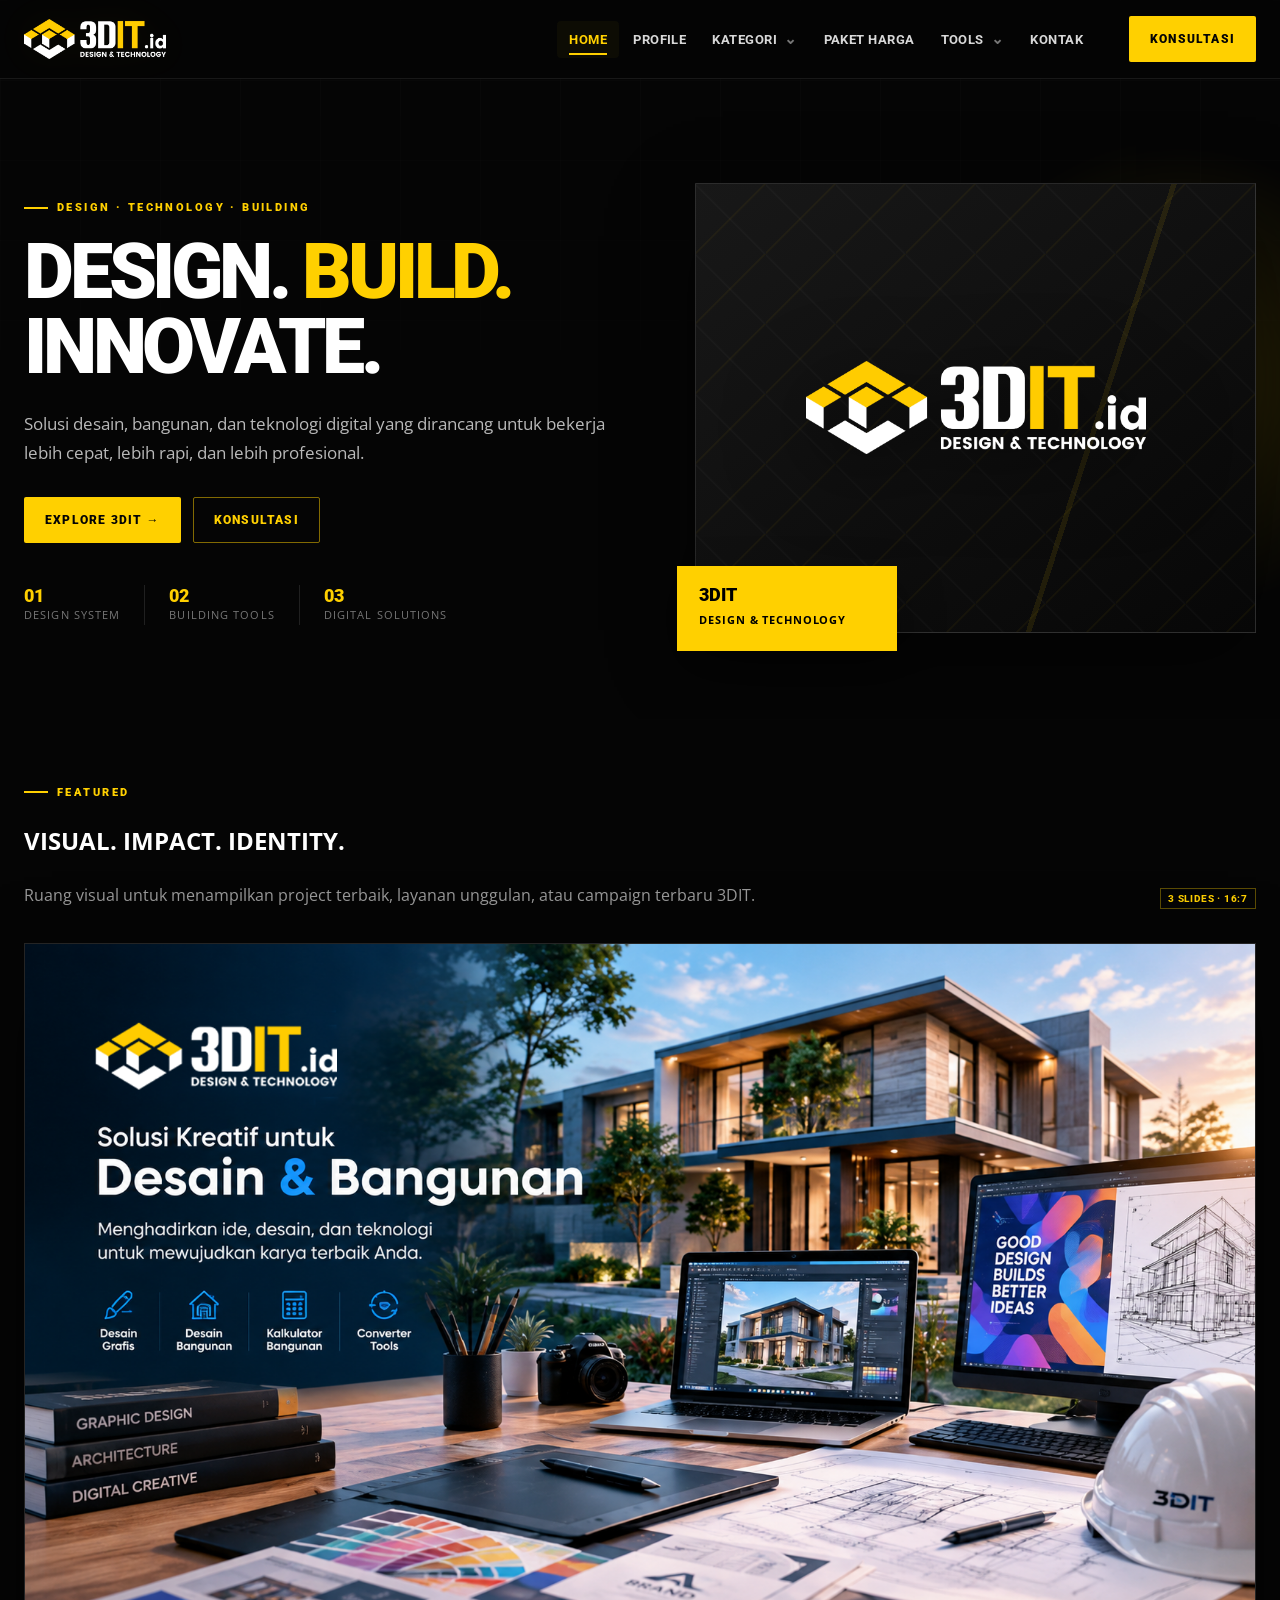
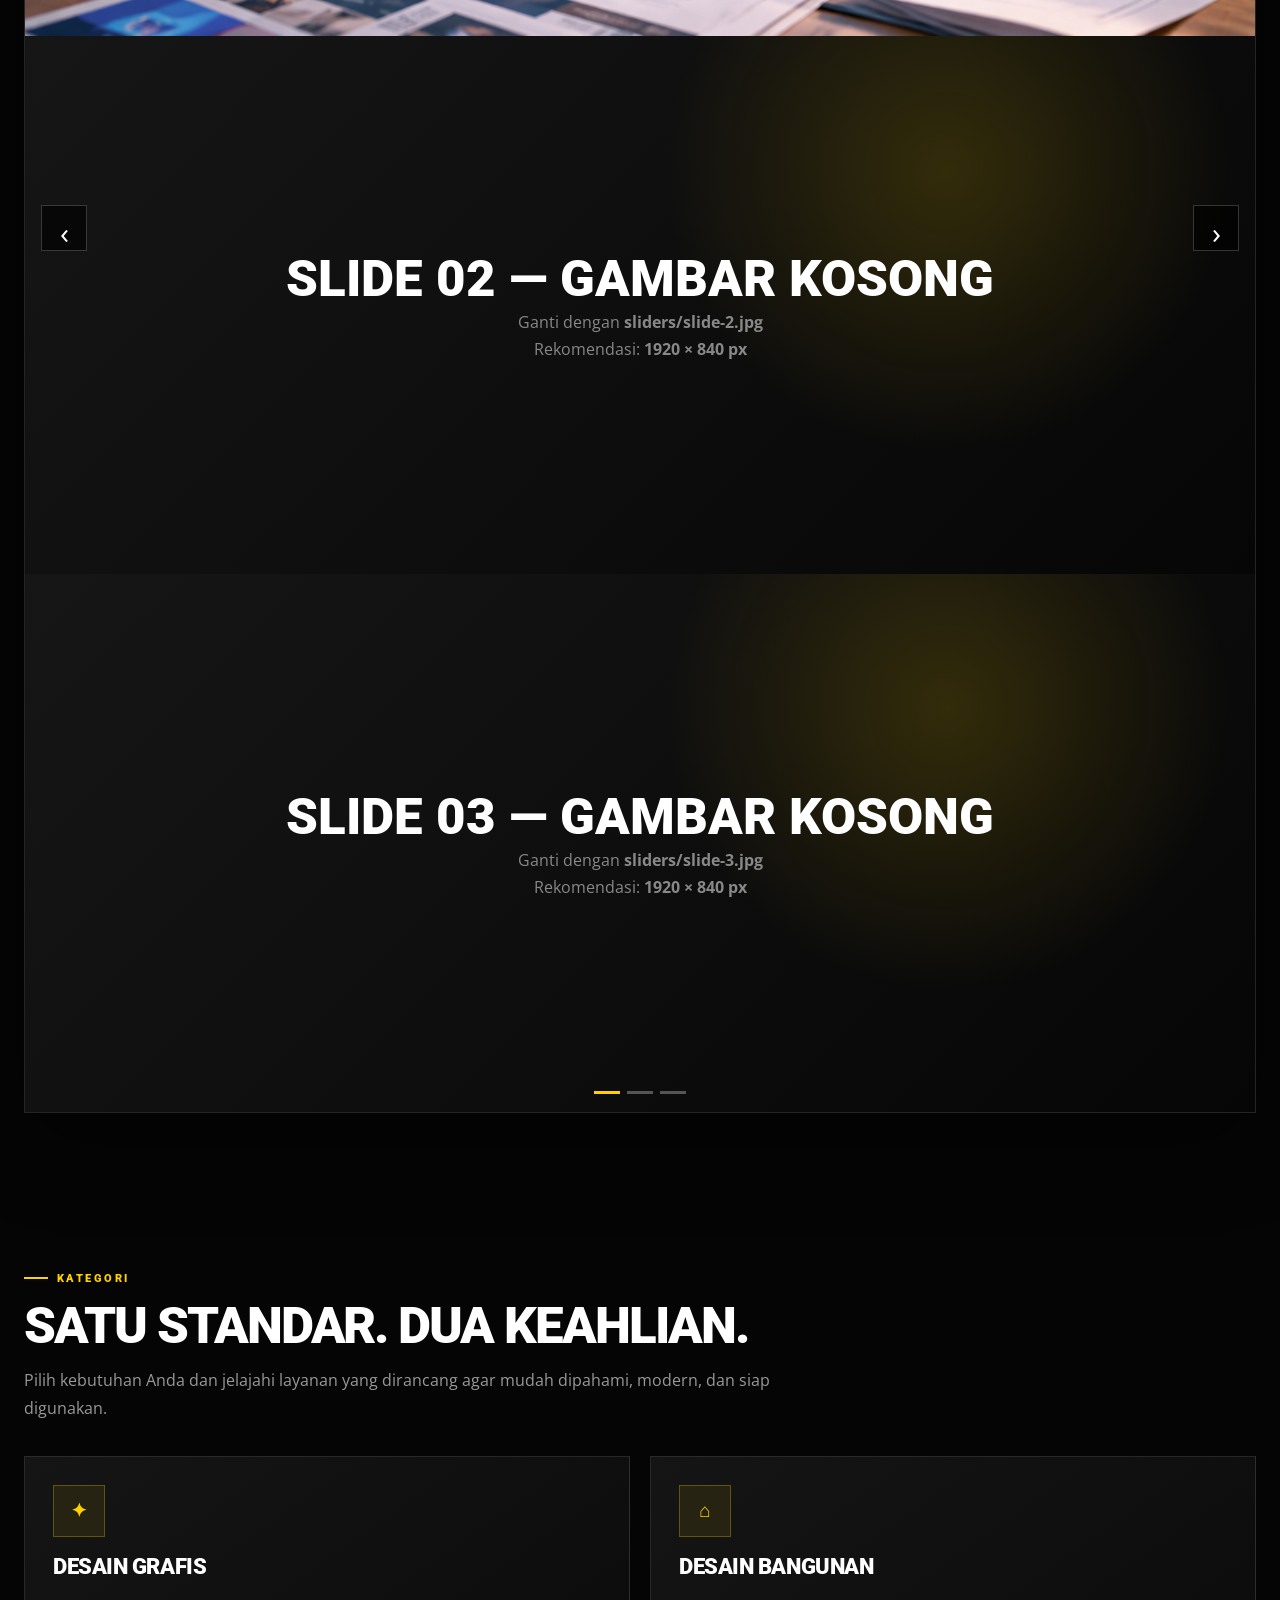
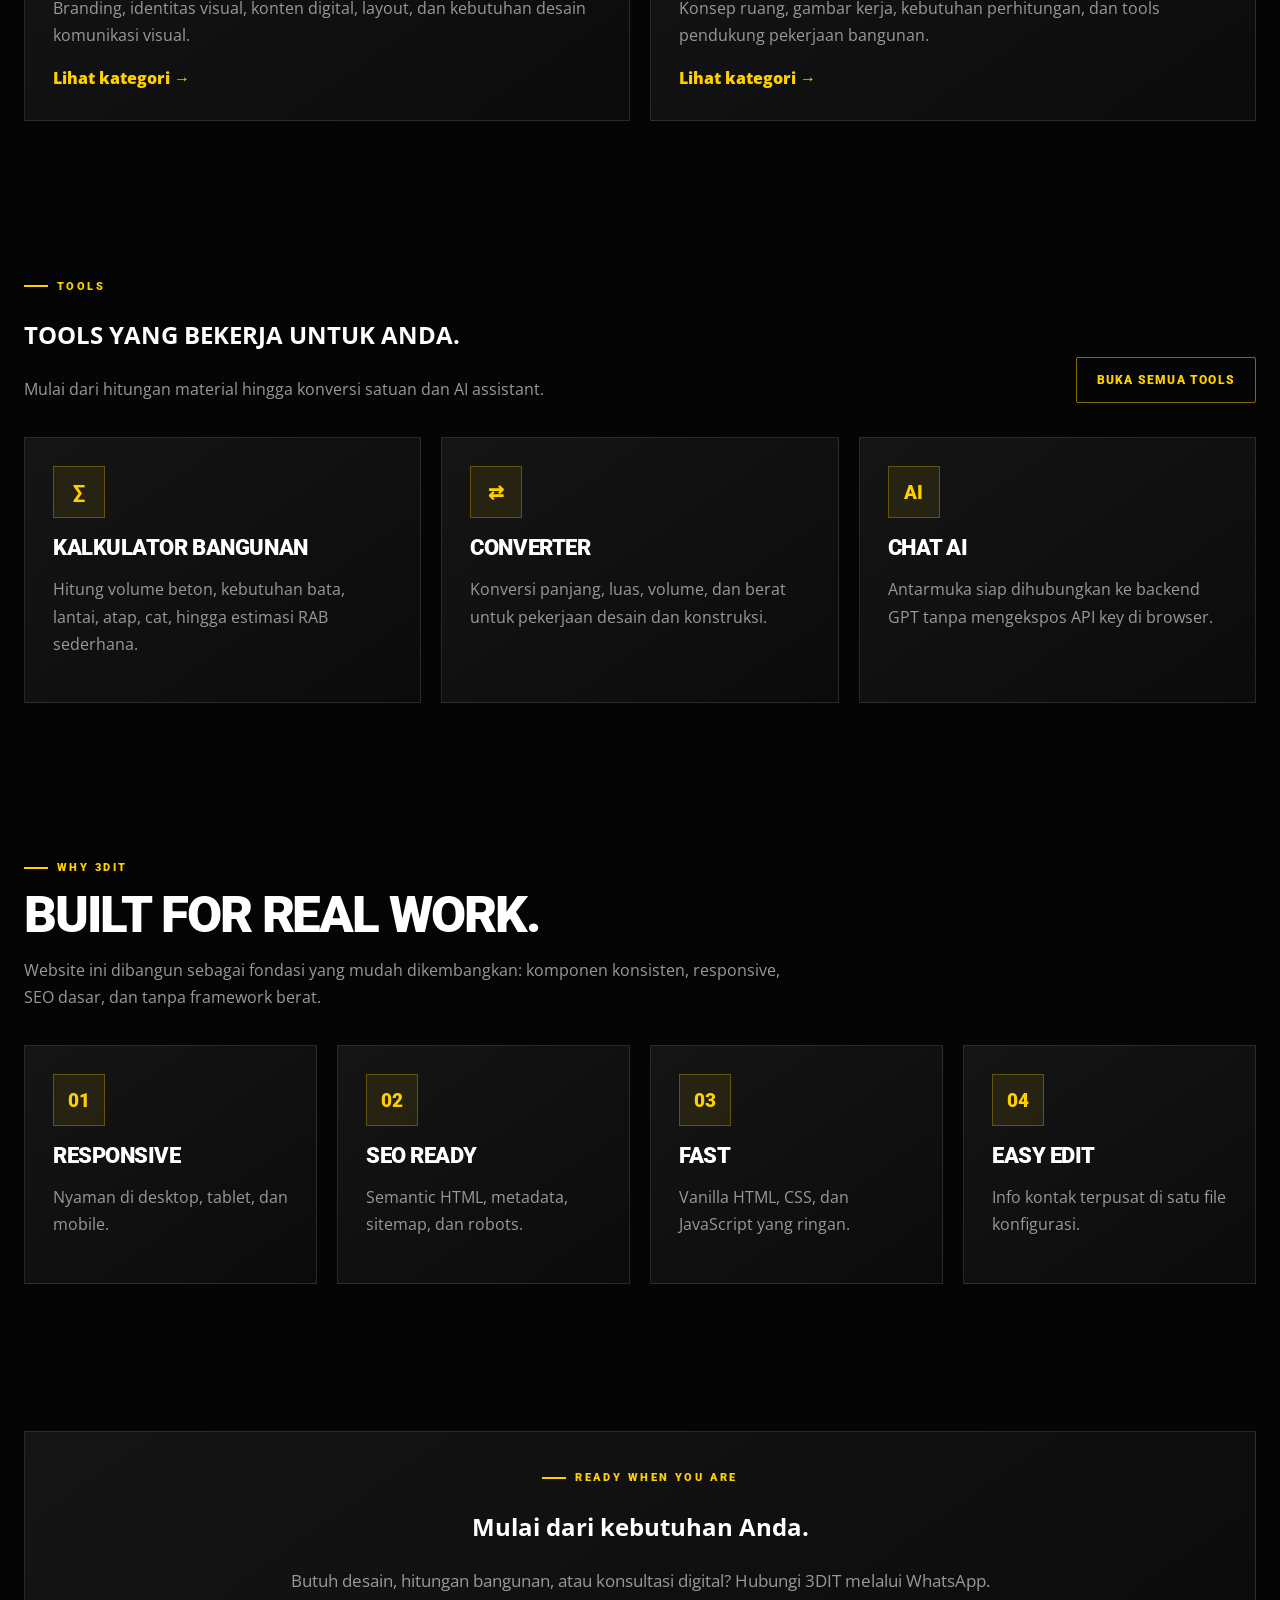
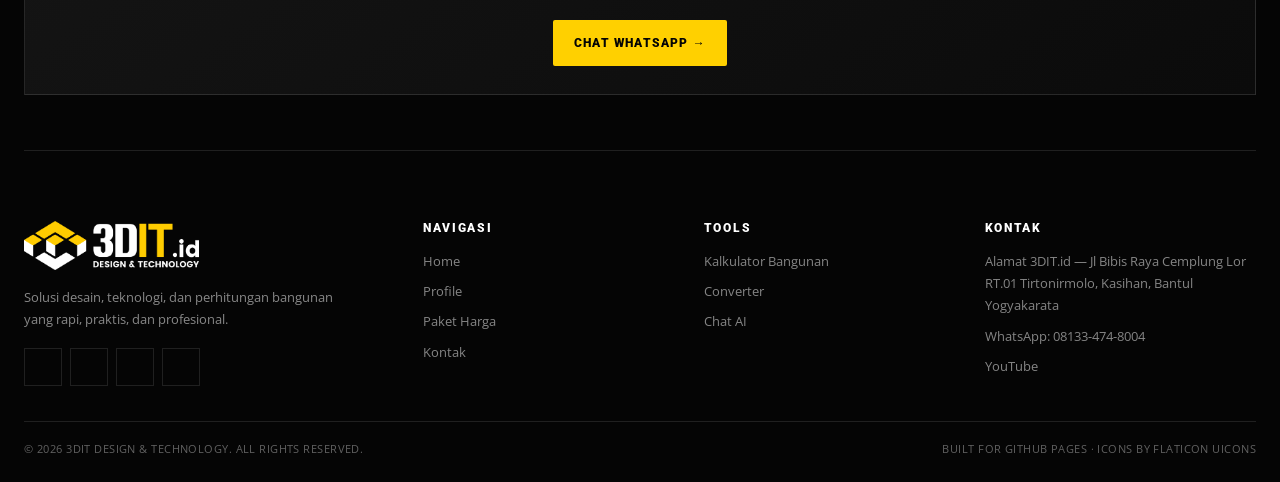
==== index.html @ bfca9679 "Update index.html" ====
<!doctype html>
<html lang="id">
<head>
  <meta charset="UTF-8">
<meta name="viewport" content="width=device-width, initial-scale=1.0">
<meta name="theme-color" content="#080808">
<meta name="robots" content="index,follow">
<link rel="icon" type="image/png" href="favicon-3dit.png">
<link rel="preconnect" href="https://fonts.googleapis.com">
<link rel="preconnect" href="https://fonts.gstatic.com" crossorigin>
<link href="https://fonts.googleapis.com/css2?family=Open+Sans:wght@400;500;600;700;800&family=Roboto:wght@400;500;700;800;900&display=swap" rel="stylesheet">
<link rel="stylesheet" href="https://cdn-uicons.flaticon.com/2.6.0/uicons-brands/css/uicons-brands.css">
<link rel="stylesheet" href="style.css">
  <title>Home | 3DIT Design & Technology</title>
  <meta name="description" content="3DIT Design & Technology — desain grafis, desain bangunan, kalkulator bangunan, converter, dan tools digital.">
  
</head>
<body>
<a class="skip-link" href="#main">Lewati ke konten</a>
<header class="site-header">
  <div class="container navbar">
    <a class="logo-link" href="index.html" aria-label="3DIT Design & Technology">
      <img src="logo-3dit.png" alt="3DIT Design & Technology">
    </a>
    <button class="menu-toggle" aria-label="Buka menu" aria-expanded="false"><span></span><span></span><span></span></button>
    <ul class="nav-menu" aria-label="Navigasi utama">
      <li class="nav-item"><a class="nav-link" data-page="index.html" href="index.html">Home</a></li>
      <li class="nav-item"><a class="nav-link" data-page="profile.html" href="profile.html">Profile</a></li>
      <li class="nav-item has-dropdown">
        <a class="nav-link" href="#kategori">Kategori <span class="chevron">⌄</span></a>
        <div class="dropdown">
          <a href="kategori-desain-grafis.html">Desain Grafis</a>
          <a href="kategori-desain-bangunan.html">Desain Bangunan</a>
        </div>
      </li>
      <li class="nav-item"><a class="nav-link" data-page="paket-harga.html" href="paket-harga.html">Paket Harga</a></li>
      <li class="nav-item has-dropdown">
        <a class="nav-link" href="#tools">Tools <span class="chevron">⌄</span></a>
        <div class="dropdown">
          <a href="kalkulator.html">Kalkulator Bangunan</a>
          <a href="converter.html">Converter</a>
          <a href="chat-ai.html">Chat AI <span class="badge">GPT</span></a>
        </div>
      </li>
      <li class="nav-item"><a class="nav-link" data-page="kontak.html" href="kontak.html">Kontak</a></li>
    </ul>
    <a class="btn btn-primary nav-cta" data-whatsapp href="#" target="_blank" rel="noopener">KONSULTASI</a>
  </div>
</header>
<main id="main">

<section class="hero">
  <div class="container hero-grid">
    <div data-reveal>
      <span class="kicker">Design · Technology · Building</span>
      <h1>DESIGN. <span>BUILD.</span><br>INNOVATE.</h1>
      <p class="lead">Solusi desain, bangunan, dan teknologi digital yang dirancang untuk bekerja lebih cepat, lebih rapi, dan lebih profesional.</p>
      <div class="hero-actions">
        <a class="btn btn-primary" href="kalkulator.html">EXPLORE 3DIT →</a>
        <a class="btn btn-outline" href="kontak.html">Konsultasi</a>
      </div>
      <div class="hero-meta">
        <div><strong>01</strong><span>Design System</span></div>
        <div><strong>02</strong><span>Building Tools</span></div>
        <div><strong>03</strong><span>Digital Solutions</span></div>
      </div>
    </div>
    <div class="hero-visual" data-reveal>
      <div class="hero-frame">
        <img class="logo-mark" src="logo-3dit.png" alt="Logo 3DIT">
      </div>
      <div class="float-card"><strong>3DIT</strong><span>Design & Technology</span></div>
    </div>
  </div>
</section>

<section class="section-sm">
  <div class="container">
    <div class="section-head">
      <div class="copy"><span class="kicker">Featured</span><h2>VISUAL. IMPACT. IDENTITY.</h2><p>Ruang visual untuk menampilkan project terbaik, layanan unggulan, atau campaign terbaru 3DIT.</p></div>
      <span class="badge">3 Slides · 16:7</span>
    </div>
    <div class="slider" data-slider aria-label="Slider portfolio 3DIT">
        <div class="sliders">
      <div class="slide">
        <img src="slidder1.png"
       alt="3DIT Design & Technology"
       style="width:100%; height:100%; object-fit:cover;">
</div>
        <div class="slide"><div class="slide-placeholder"><div class="placeholder-inner"><strong>SLIDE 02 — GAMBAR KOSONG</strong><span>Ganti dengan <b>sliders/slide-2.jpg</b><br>Rekomendasi: <b>1920 × 840 px</b></span></div></div></div>
        <div class="slide"><div class="slide-placeholder"><div class="placeholder-inner"><strong>SLIDE 03 — GAMBAR KOSONG</strong><span>Ganti dengan <b>sliders/slide-3.jpg</b><br>Rekomendasi: <b>1920 × 840 px</b></span></div></div></div>
      </div>
      <button class="slider-btn slider-prev" aria-label="Slide sebelumnya">‹</button>
      <button class="slider-btn slider-next" aria-label="Slide berikutnya">›</button>
      <div class="slider-dots"><button class="slider-dot active" aria-label="Slide 1"></button><button class="slider-dot" aria-label="Slide 2"></button><button class="slider-dot" aria-label="Slide 3"></button></div>
    </div>
  </div>
</section>

<section class="section" id="kategori">
  <div class="container">
    <div class="section-head"><div class="copy"><span class="kicker">Kategori</span><h2>SATU STANDAR. DUA KEAHLIAN.</h2><p>Pilih kebutuhan Anda dan jelajahi layanan yang dirancang agar mudah dipahami, modern, dan siap digunakan.</p></div></div>
    <div class="grid grid-2">
      <a class="card" href="kategori-desain-grafis.html" data-reveal><div class="icon-box">✦</div><h3>Desain Grafis</h3><p>Branding, identitas visual, konten digital, layout, dan kebutuhan desain komunikasi visual.</p><span class="text-yellow">Lihat kategori →</span></a>
      <a class="card" href="kategori-desain-bangunan.html" data-reveal><div class="icon-box">⌂</div><h3>Desain Bangunan</h3><p>Konsep ruang, gambar kerja, kebutuhan perhitungan, dan tools pendukung pekerjaan bangunan.</p><span class="text-yellow">Lihat kategori →</span></a>
    </div>
  </div>
</section>

<section class="section-sm" id="tools">
  <div class="container">
    <div class="section-head"><div class="copy"><span class="kicker">Tools</span><h2>TOOLS YANG BEKERJA UNTUK ANDA.</h2><p>Mulai dari hitungan material hingga konversi satuan dan AI assistant.</p></div><a class="btn btn-outline" href="kalkulator.html">Buka semua tools</a></div>
    <div class="grid grid-3">
      <a class="card" href="kalkulator.html" data-reveal><div class="icon-box">∑</div><h3>Kalkulator Bangunan</h3><p>Hitung volume beton, kebutuhan bata, lantai, atap, cat, hingga estimasi RAB sederhana.</p></a>
      <a class="card" href="converter.html" data-reveal><div class="icon-box">⇄</div><h3>Converter</h3><p>Konversi panjang, luas, volume, dan berat untuk pekerjaan desain dan konstruksi.</p></a>
      <a class="card" href="chat-ai.html" data-reveal><div class="icon-box">AI</div><h3>Chat AI</h3><p>Antarmuka siap dihubungkan ke backend GPT tanpa mengekspos API key di browser.</p></a>
    </div>
  </div>
</section>

<section class="section" id="keunggulan">
  <div class="container">
    <div class="section-head"><div class="copy"><span class="kicker">Why 3DIT</span><h2>BUILT FOR REAL WORK.</h2><p>Website ini dibangun sebagai fondasi yang mudah dikembangkan: komponen konsisten, responsive, SEO dasar, dan tanpa framework berat.</p></div></div>
    <div class="grid grid-4">
      <div class="card" data-reveal><div class="icon-box">01</div><h3>Responsive</h3><p>Nyaman di desktop, tablet, dan mobile.</p></div>
      <div class="card" data-reveal><div class="icon-box">02</div><h3>SEO Ready</h3><p>Semantic HTML, metadata, sitemap, dan robots.</p></div>
      <div class="card" data-reveal><div class="icon-box">03</div><h3>Fast</h3><p>Vanilla HTML, CSS, dan JavaScript yang ringan.</p></div>
      <div class="card" data-reveal><div class="icon-box">04</div><h3>Easy Edit</h3><p>Info kontak terpusat di satu file konfigurasi.</p></div>
    </div>
  </div>
</section>

<section class="section-sm">
  <div class="container card center">
    <span class="kicker">Ready when you are</span><h2>Mulai dari kebutuhan Anda.</h2><p class="lead" style="margin:0 auto 24px">Butuh desain, hitungan bangunan, atau konsultasi digital? Hubungi 3DIT melalui WhatsApp.</p><a class="btn btn-primary" data-whatsapp href="#" target="_blank" rel="noopener">Chat WhatsApp →</a>
  </div>
</section>

</main>
<footer>
  <div class="container footer-main">
    <div>
      <img class="footer-logo" src="logo-3dit.png" alt="3DIT Design & Technology">
      <p>Solusi desain, teknologi, dan perhitungan bangunan yang rapi, praktis, dan profesional.</p>
      <div class="socials" aria-label="Media sosial">
        <a class="social" data-social="instagram" href="#" target="_blank" rel="noopener" aria-label="Instagram"><i class="fi fi-brands-instagram"></i></a>
        <a class="social" data-social="facebook" href="#" target="_blank" rel="noopener" aria-label="Facebook"><i class="fi fi-brands-facebook"></i></a>
        <a class="social" data-social="tiktok" href="#" target="_blank" rel="noopener" aria-label="TikTok"><i class="fi fi-brands-tik-tok"></i></a>
        <a class="social" data-social="youtube" href="#" target="_blank" rel="noopener" aria-label="YouTube"><i class="fi fi-brands-youtube"></i></a>
      </div>
    </div>
    <div>
      <div class="footer-title">Navigasi</div>
      <div class="footer-links">
        <a href="index.html">Home</a><a href="profile.html">Profile</a><a href="paket-harga.html">Paket Harga</a><a href="kontak.html">Kontak</a>
      </div>
    </div>
    <div>
      <div class="footer-title">Tools</div>
      <div class="footer-links">
        <a href="kalkulator.html">Kalkulator Bangunan</a><a href="converter.html">Converter</a><a href="chat-ai.html">Chat AI</a>
      </div>
    </div>
    <div>
      <div class="footer-title">Kontak</div>
      <div class="footer-links">
        <span class="text-muted" data-address></span>
        <a data-whatsapp href="#" target="_blank" rel="noopener">WhatsApp: <span data-whatsapp="label"></span></a>
        <a data-email href="#"></a>
        <a data-social="youtube" href="#" target="_blank" rel="noopener">YouTube</a>
      </div>
    </div>
  </div>
  <div class="container footer-bottom">
    <span>© <span id="year"></span> 3DIT Design & Technology. All rights reserved.</span>
    <span>Built for GitHub Pages · Icons by Flaticon UIcons</span>
  </div>
</footer>
<script>document.getElementById("year").textContent=new Date().getFullYear()</script>
<script src="site-config.js"></script><script src="main.js"></script>
</body>
</html>
---- style.css ----
@import url('https://fonts.googleapis.com/css2?family=Open+Sans:wght@400;500;600;700;800&family=Roboto:wght@400;500;700;800;900&display=swap');
:root{--black:#050505;--black2:#090909;--panel:#0f0f0f;--panel2:#151515;--yellow:#ffd000;--yellow2:#ffb800;--white:#fff;--muted:#a6a6a6;--line:rgba(255,255,255,.11);--line2:rgba(255,208,0,.28);--max:1240px;--shadow:0 25px 80px rgba(0,0,0,.48)}
*{box-sizing:border-box}html{scroll-behavior:smooth}body{margin:0;background:var(--black);color:#fff;font-family:'Open Sans',sans-serif;line-height:1.7}body:before{content:"";position:fixed;inset:0;pointer-events:none;opacity:.035;background-image:linear-gradient(rgba(255,255,255,.5) 1px,transparent 1px),linear-gradient(90deg,rgba(255,255,255,.5) 1px,transparent 1px);background-size:80px 80px;mask-image:linear-gradient(to bottom,black,transparent 65%);z-index:-1}a{color:inherit;text-decoration:none}img{max-width:100%;display:block}button,input,select,textarea{font:inherit}button{cursor:pointer}.container{width:min(var(--max),calc(100% - 48px));margin:auto}.skip-link{position:absolute;left:-9999px}.skip-link:focus{left:16px;top:16px;background:var(--yellow);color:#000;padding:10px 14px;z-index:9999}
.site-header{position:sticky;top:0;z-index:1000;background:rgba(5,5,5,.88);backdrop-filter:blur(18px);border-bottom:1px solid rgba(255,255,255,.08)}.navbar{min-height:78px;display:flex;align-items:center;gap:28px}.logo-link{display:flex;align-items:center;flex:0 0 auto}.logo-link img{width:142px;height:auto;filter:drop-shadow(0 0 18px rgba(255,208,0,.05))}.nav-menu{margin-left:auto;display:flex;align-items:center;gap:2px;list-style:none;padding:0}.nav-item{position:relative}.nav-link{display:flex;align-items:center;gap:7px;padding:11px 12px;border-radius:4px;font:700 13px Roboto,sans-serif;color:#d8d8d8;letter-spacing:.035em;text-transform:uppercase;transition:.2s}.nav-link:after{content:"";height:2px;position:absolute;left:12px;right:12px;bottom:3px;background:var(--yellow);transform:scaleX(0);transform-origin:left;transition:.25s}.nav-link:hover,.nav-link.active{color:var(--yellow);background:rgba(255,208,0,.035)}.nav-link:hover:after,.nav-link.active:after{transform:scaleX(1)}.chevron{font-size:15px;color:#777}.dropdown{position:absolute;top:calc(100% + 8px);left:0;min-width:235px;padding:8px;background:#0b0b0b;border:1px solid var(--line);box-shadow:var(--shadow);opacity:0;visibility:hidden;transform:translateY(-7px);transition:.2s}.nav-item:hover .dropdown,.nav-item:focus-within .dropdown{opacity:1;visibility:visible;transform:none}.dropdown a{display:block;padding:11px 13px;border-left:2px solid transparent;color:#ddd;font:600 13px Roboto}.dropdown a:hover{background:#151515;color:var(--yellow);border-left-color:var(--yellow)}.badge{display:inline-flex;padding:4px 7px;border:1px solid rgba(255,208,0,.35);color:var(--yellow);font:800 10px Roboto;text-transform:uppercase;letter-spacing:.08em}.menu-toggle{display:none;background:transparent;border:1px solid var(--line);color:#fff;padding:9px 11px;border-radius:3px}.nav-cta{margin-left:6px}
.btn{display:inline-flex;align-items:center;justify-content:center;gap:9px;min-height:46px;padding:12px 20px;border:1px solid transparent;border-radius:2px;font:900 12px Roboto,sans-serif;text-transform:uppercase;letter-spacing:.1em;transition:.25s;position:relative;overflow:hidden}.btn:before{content:"";position:absolute;inset:0;background:rgba(255,255,255,.18);transform:translateX(-110%) skewX(-20deg);transition:.45s}.btn:hover:before{transform:translateX(110%) skewX(-20deg)}.btn-primary{background:var(--yellow);color:#050505}.btn-primary:hover{background:#ffe05c;transform:translateY(-2px);box-shadow:0 12px 35px rgba(255,208,0,.2)}.btn-outline{border-color:rgba(255,208,0,.5);color:var(--yellow);background:transparent}.btn-outline:hover{background:var(--yellow);color:#000}.kicker{display:inline-flex;align-items:center;gap:9px;color:var(--yellow);text-transform:uppercase;letter-spacing:.22em;font:900 11px Roboto}.kicker:before{content:"";width:24px;height:2px;background:var(--yellow)}.lead{color:#b9b9b9;font-size:17px;max-width:760px}.center{text-align:center}.text-yellow{color:var(--yellow)}
.hero{padding:72px 0 55px;position:relative;overflow:hidden;min-height:640px;display:flex;align-items:center}.hero:before{content:"";position:absolute;width:520px;height:520px;right:-160px;top:40px;background:radial-gradient(circle,rgba(255,208,0,.16),transparent 65%);filter:blur(8px);pointer-events:none}.hero-grid{display:grid;grid-template-columns:1.04fr .96fr;gap:64px;align-items:center}.hero h1,.page-hero h1{font:900 clamp(48px,6vw,86px)/.98 Roboto,sans-serif;letter-spacing:-.055em;margin:18px 0 24px;text-transform:uppercase}.hero h1 span{color:var(--yellow)}.hero p{max-width:700px}.hero-actions{display:flex;gap:12px;flex-wrap:wrap;margin-top:30px}.hero-meta{display:flex;gap:0;margin-top:42px}.hero-meta div{padding:0 24px;border-left:1px solid var(--line)}.hero-meta div:first-child{padding-left:0;border-left:0}.hero-meta strong{display:block;color:var(--yellow);font:900 18px Roboto}.hero-meta span{display:block;color:#777;font-size:11px;text-transform:uppercase;letter-spacing:.1em}.hero-visual{position:relative;min-height:450px}.hero-frame{height:450px;border:1px solid rgba(255,255,255,.12);background:linear-gradient(145deg,#181818,#070707);display:grid;place-items:center;position:relative;overflow:hidden;box-shadow:var(--shadow)}.hero-frame:before,.hero-frame:after{content:"";position:absolute;inset:0;background:linear-gradient(135deg,transparent 48%,rgba(255,208,0,.11) 49%,transparent 51%),linear-gradient(45deg,transparent 48%,rgba(255,255,255,.06) 49%,transparent 51%);background-size:70px 70px;opacity:.55}.hero-frame:after{background:linear-gradient(90deg,transparent 0 72%,rgba(255,208,0,.13) 72% 73%,transparent 73%);background-size:auto;transform:skewX(-18deg);opacity:.7}.hero-frame .logo-mark{width:min(65%,340px);position:relative;z-index:2;filter:drop-shadow(0 20px 40px rgba(0,0,0,.7))}.float-card{position:absolute;bottom:-18px;left:-18px;background:var(--yellow);color:#000;padding:18px 22px;min-width:220px;box-shadow:0 20px 45px rgba(0,0,0,.4)}.float-card strong{display:block;font:900 18px Roboto;text-transform:uppercase}.float-card span{font-size:11px;font-weight:700;text-transform:uppercase;letter-spacing:.08em}.section{padding:92px 0}.section-sm{padding:55px 0}.section-head{display:flex;align-items:end;justify-content:space-between;gap:30px;margin-bottom:34px}.section-head .copy{max-width:760px}.section h2{font:900 clamp(32px,4vw,54px)/1.03 Roboto;margin:12px 0 15px;text-transform:uppercase;letter-spacing:-.04em}.section-head p{color:#999;margin:0}.grid{display:grid;gap:20px}.grid-2{grid-template-columns:repeat(2,1fr)}.grid-3{grid-template-columns:repeat(3,1fr)}.grid-4{grid-template-columns:repeat(4,1fr)}
.card{background:linear-gradient(145deg,#151515,#0b0b0b);border:1px solid var(--line);border-radius:0;padding:28px;position:relative;overflow:hidden;transition:.3s}.card:before{content:"";position:absolute;top:0;left:0;width:55px;height:3px;background:var(--yellow);transform:scaleX(0);transform-origin:left;transition:.3s}.card:hover{transform:translateY(-6px);border-color:rgba(255,208,0,.35);box-shadow:var(--shadow)}.card:hover:before{transform:scaleX(1)}.card h3{font:900 22px Roboto;margin:17px 0 9px;text-transform:uppercase;letter-spacing:-.02em}.card p{color:#999}.icon-box{width:52px;height:52px;display:grid;place-items:center;background:rgba(255,208,0,.08);border:1px solid rgba(255,208,0,.28);color:var(--yellow);font:900 19px Roboto}.text-yellow{font-weight:800}.notice{padding:16px;border-left:3px solid var(--yellow);background:rgba(255,208,0,.05);color:#aaa}.hr{height:1px;background:var(--line);margin:22px 0}
.slider{position:relative;overflow:hidden;border:1px solid var(--line);border-radius:0;background:#090909;box-shadow:var(--shadow)}.slides{display:flex;transition:transform .6s cubic-bezier(.22,.61,.36,1)}.slide{min-width:100%;aspect-ratio:16/7;display:grid;place-items:center}.slide-placeholder{width:100%;height:100%;display:grid;place-items:center;background:radial-gradient(circle at 75% 25%,rgba(255,208,0,.16),transparent 28%),linear-gradient(135deg,#161616,#060606)}.placeholder-inner{text-align:center}.placeholder-inner strong{display:block;font:900 clamp(24px,4vw,52px) Roboto;text-transform:uppercase}.placeholder-inner span{color:#888}.slider-btn{position:absolute;top:50%;transform:translateY(-50%);width:46px;height:46px;border:1px solid rgba(255,255,255,.2);background:rgba(0,0,0,.65);color:#fff;font-size:30px;z-index:2}.slider-btn:hover{background:var(--yellow);color:#000}.slider-prev{left:16px}.slider-next{right:16px}.slider-dots{position:absolute;bottom:18px;left:0;right:0;display:flex;justify-content:center;gap:7px}.slider-dot{width:26px;height:3px;border:0;background:#555;padding:0}.slider-dot.active{background:var(--yellow)}
.page-hero{padding:72px 0 50px;background:linear-gradient(180deg,#0b0b0b,#050505);border-bottom:1px solid var(--line);position:relative;overflow:hidden}.page-hero:after{content:"";position:absolute;right:5%;top:20%;width:280px;height:280px;background:radial-gradient(circle,rgba(255,208,0,.1),transparent 68%);pointer-events:none}.breadcrumb{display:flex;gap:9px;color:#777;font-size:12px;text-transform:uppercase;letter-spacing:.08em}.breadcrumb a:hover{color:var(--yellow)}.page-hero h1{font-size:clamp(44px,6vw,72px);max-width:900px}.empty-visual{min-height:350px;border:1px dashed rgba(255,208,0,.35);background:repeating-linear-gradient(135deg,#0c0c0c,#0c0c0c 10px,#101010 10px,#101010 20px);display:grid;place-items:center;text-align:center}.empty-visual strong{font:900 22px Roboto}.empty-visual span{display:block;color:#777;margin-top:8px}.price{font:900 40px Roboto;margin:15px 0}.price small{font:400 13px Open Sans;color:#777}.list{padding-left:20px;color:#aaa}.list li{margin:8px 0}.tool-grid{display:grid;grid-template-columns:1fr 1fr;gap:20px}.form-grid{display:grid;grid-template-columns:repeat(2,1fr);gap:14px}.field label{display:block;color:#999;font-size:12px;margin-bottom:6px}.field input,.field select,.field textarea{width:100%;padding:12px 13px;border:1px solid var(--line);border-radius:2px;background:#080808;color:#fff;outline:none}.field input:focus,.field select:focus,.field textarea:focus{border-color:var(--yellow);box-shadow:0 0 0 2px rgba(255,208,0,.08)}.result{margin-top:18px;padding:18px;border:1px solid rgba(255,208,0,.28);background:rgba(255,208,0,.045)}.result strong{font:900 26px Roboto;color:var(--yellow)}.table-wrap{overflow:auto}.rab-table{width:100%;border-collapse:collapse;min-width:680px}.rab-table th,.rab-table td{padding:11px;border-bottom:1px solid var(--line);text-align:left}.rab-table th{font:800 11px Roboto;color:#888;text-transform:uppercase}.chat{min-height:420px;display:flex;flex-direction:column}.messages{flex:1;max-height:460px;overflow:auto;padding:12px}.msg{max-width:78%;padding:12px 15px;margin:8px 0;background:#181818;color:#ddd;border-left:2px solid #333}.msg.user{margin-left:auto;background:var(--yellow);color:#000;border-left-color:#000}.chat-form{display:flex;gap:10px;padding-top:15px;border-top:1px solid var(--line)}.chat-form input{flex:1}.tool-note{color:#777;font-size:12px}
.site-header + main{}.footer-main{border-top:1px solid var(--line);padding:70px 0 35px;display:grid;grid-template-columns:1.5fr 1fr 1fr 1.15fr;gap:45px}.footer-main:before{content:"";position:absolute}.footer-logo{width:175px;margin-bottom:16px}.footer-main p{color:#888;font-size:13px;max-width:330px}.footer-title{font:900 12px Roboto;color:#fff;text-transform:uppercase;letter-spacing:.14em;margin-bottom:15px}.footer-links{display:grid;gap:8px}.footer-links a,.footer-links span{color:#858585;font-size:13px}.footer-links a:hover{color:var(--yellow)}.socials{display:flex;gap:8px;margin-top:18px}.social{width:38px;height:38px;display:grid;place-items:center;border:1px solid var(--line);color:#aaa}.social:hover{background:var(--yellow);color:#000;border-color:var(--yellow)}.footer-bottom{border-top:1px solid var(--line);padding:18px 0 24px;display:flex;justify-content:space-between;gap:20px;color:#626262;font-size:11px;text-transform:uppercase;letter-spacing:.04em}.reveal{opacity:0;transform:translateY(18px);transition:.65s}.reveal.show{opacity:1;transform:none}
@media(max-width:980px){.navbar{gap:12px}.menu-toggle{display:block;margin-left:auto}.nav-menu{display:none;position:absolute;top:78px;left:18px;right:18px;background:#090909;border:1px solid var(--line);padding:9px;flex-direction:column;align-items:stretch}.nav-menu.open{display:flex}.nav-link{justify-content:space-between}.dropdown{position:static;display:none;opacity:1;visibility:visible;transform:none;box-shadow:none;border:0;padding:0 0 5px 12px}.nav-item.open .dropdown,.nav-item:focus-within .dropdown{display:block}.nav-cta{display:none}.hero-grid{grid-template-columns:1fr}.hero{padding-top:60px}.hero-visual{min-height:390px}.hero-frame{height:390px}.grid-4{grid-template-columns:repeat(2,1fr)}.footer-main{grid-template-columns:1.2fr 1fr 1fr}}
@media(max-width:680px){.container{width:min(var(--max),calc(100% - 30px))}.logo-link img{width:122px}.hero{min-height:0;padding:55px 0 45px}.hero h1{font-size:43px}.hero-meta{gap:0;overflow:auto}.hero-meta div{min-width:125px;padding:0 16px}.hero-visual{min-height:320px}.hero-frame{height:320px}.float-card{left:10px;bottom:-14px}.section{padding:65px 0}.section-sm{padding:42px 0}.section-head{flex-direction:column;align-items:flex-start}.grid-2,.grid-3,.grid-4,.tool-grid,.form-grid{grid-template-columns:1fr}.slide{aspect-ratio:4/3}.footer-main{grid-template-columns:1fr;padding-top:50px}.footer-bottom{flex-direction:column}.page-hero{padding:55px 0 40px}.page-hero h1{font-size:44px}}

/* TOOL UI FIXES */
.calc-layout{display:grid;grid-template-columns:230px minmax(0,1fr);gap:22px;align-items:start}.calc-nav{position:sticky;top:100px;padding:10px;display:flex;flex-direction:column;gap:4px}.calc-nav button{border:0;border-left:3px solid transparent;background:transparent;color:#aaa;text-align:left;padding:14px 15px;font:700 13px Roboto;cursor:pointer}.calc-nav button:hover,.calc-nav button.active{background:rgba(255,208,0,.08);color:#fff;border-left-color:var(--yellow)}.calc-panel{display:none}.calc-panel.active{display:block}.calc-panel h2{font-size:28px}.result-box{margin-top:20px;padding:22px;border:1px solid rgba(255,208,0,.3);background:linear-gradient(145deg,#151515,#090909)}.result-value{font:900 30px Roboto;color:var(--yellow);margin:7px 0 16px}.result-grid{display:grid;grid-template-columns:repeat(4,1fr);gap:10px}.result-mini{padding:14px;background:#111;border:1px solid var(--line);display:flex;flex-direction:column;gap:5px}.result-mini strong{color:#fff;font:800 15px Roboto}.result-mini span{font-size:11px;color:#777}.table-wrap{overflow:auto}.table-wrap table{width:100%;border-collapse:collapse;min-width:560px}.table-wrap th,.table-wrap td{padding:10px;border-bottom:1px solid var(--line);text-align:left}.table-wrap th{font:800 11px Roboto;color:#777;text-transform:uppercase}.table-wrap input{width:100%;box-sizing:border-box;padding:10px;background:#080808;color:#fff;border:1px solid var(--line)}
@media(max-width:800px){.calc-layout{grid-template-columns:1fr}.calc-nav{position:static;display:grid;grid-template-columns:repeat(2,1fr)}.result-grid{grid-template-columns:repeat(2,1fr)}}
@media(max-width:480px){.calc-nav{grid-template-columns:1fr}.result-grid{grid-template-columns:1fr}.calc-panel{padding:20px}.calc-panel h2{font-size:23px}}

/* INTEGRATED RAB */
.calc-result-actions{display:flex;align-items:center;gap:14px;flex-wrap:wrap;margin-top:16px;padding-top:16px;border-top:1px solid var(--line)}
.rab-hint{font-size:12px;color:#777}
.btn-ghost{border-color:var(--line);background:transparent;color:#aaa}
.btn-ghost:hover{border-color:var(--yellow);color:var(--yellow);background:rgba(255,208,0,.06)}
.rab-toolbar{display:flex;align-items:center;justify-content:space-between;gap:18px;padding:16px 18px;margin:18px 0;background:#0a0a0a;border:1px solid var(--line)}
.rab-toolbar strong{display:block;font:900 16px Roboto;color:#fff}
.rab-toolbar-note{display:block;color:#666;font-size:11px;margin-top:2px}
.rab-actions{display:flex;gap:8px;flex-wrap:wrap}
.rab-actions .btn{min-height:40px;padding:9px 13px;font-size:10px}
.rab-table-wrap{border:1px solid var(--line);background:#090909}
.rab-table{min-width:900px}
.rab-table th,.rab-table td{vertical-align:middle}
.rab-table td:first-child{min-width:230px}
.rab-table input{border-radius:2px}
.rab-table input:focus{border-color:var(--yellow);outline:none}
.rab-source{display:block;color:#666;font-size:10px;margin-top:3px}
.rab-empty{padding:32px 20px;text-align:center;color:#666;font-size:13px}
.rab-settings{max-width:620px}
@media(max-width:680px){.rab-toolbar{align-items:flex-start;flex-direction:column}.rab-actions{width:100%}.rab-actions .btn{flex:1}}
@media print{
  body{background:#fff;color:#111}
  body:before,.site-header,.page-hero,.calc-nav,.calc-result-actions,.rab-toolbar,.rab-settings,.notice,footer{display:none!important}
  .section{padding:0}.container{width:100%}.calc-layout{display:block}
  .calc-panel{display:none!important;background:#fff;color:#111;border:0;box-shadow:none;padding:0}
  #calc-rab{display:block!important}
  #calc-rab .tool-note{color:#555}
  .rab-table-wrap{border:1px solid #ccc}
  .rab-table th,.rab-table td{border-bottom:1px solid #ddd;color:#111}
  .rab-table input{border:0;background:transparent;color:#111;padding:2px}
  .rab-source{color:#666}
  .result-box{background:#fff;border:1px solid #ccc}
  .result-value,.result-mini strong{color:#111}
  .result-mini{background:#fff;border:1px solid #ddd}
}
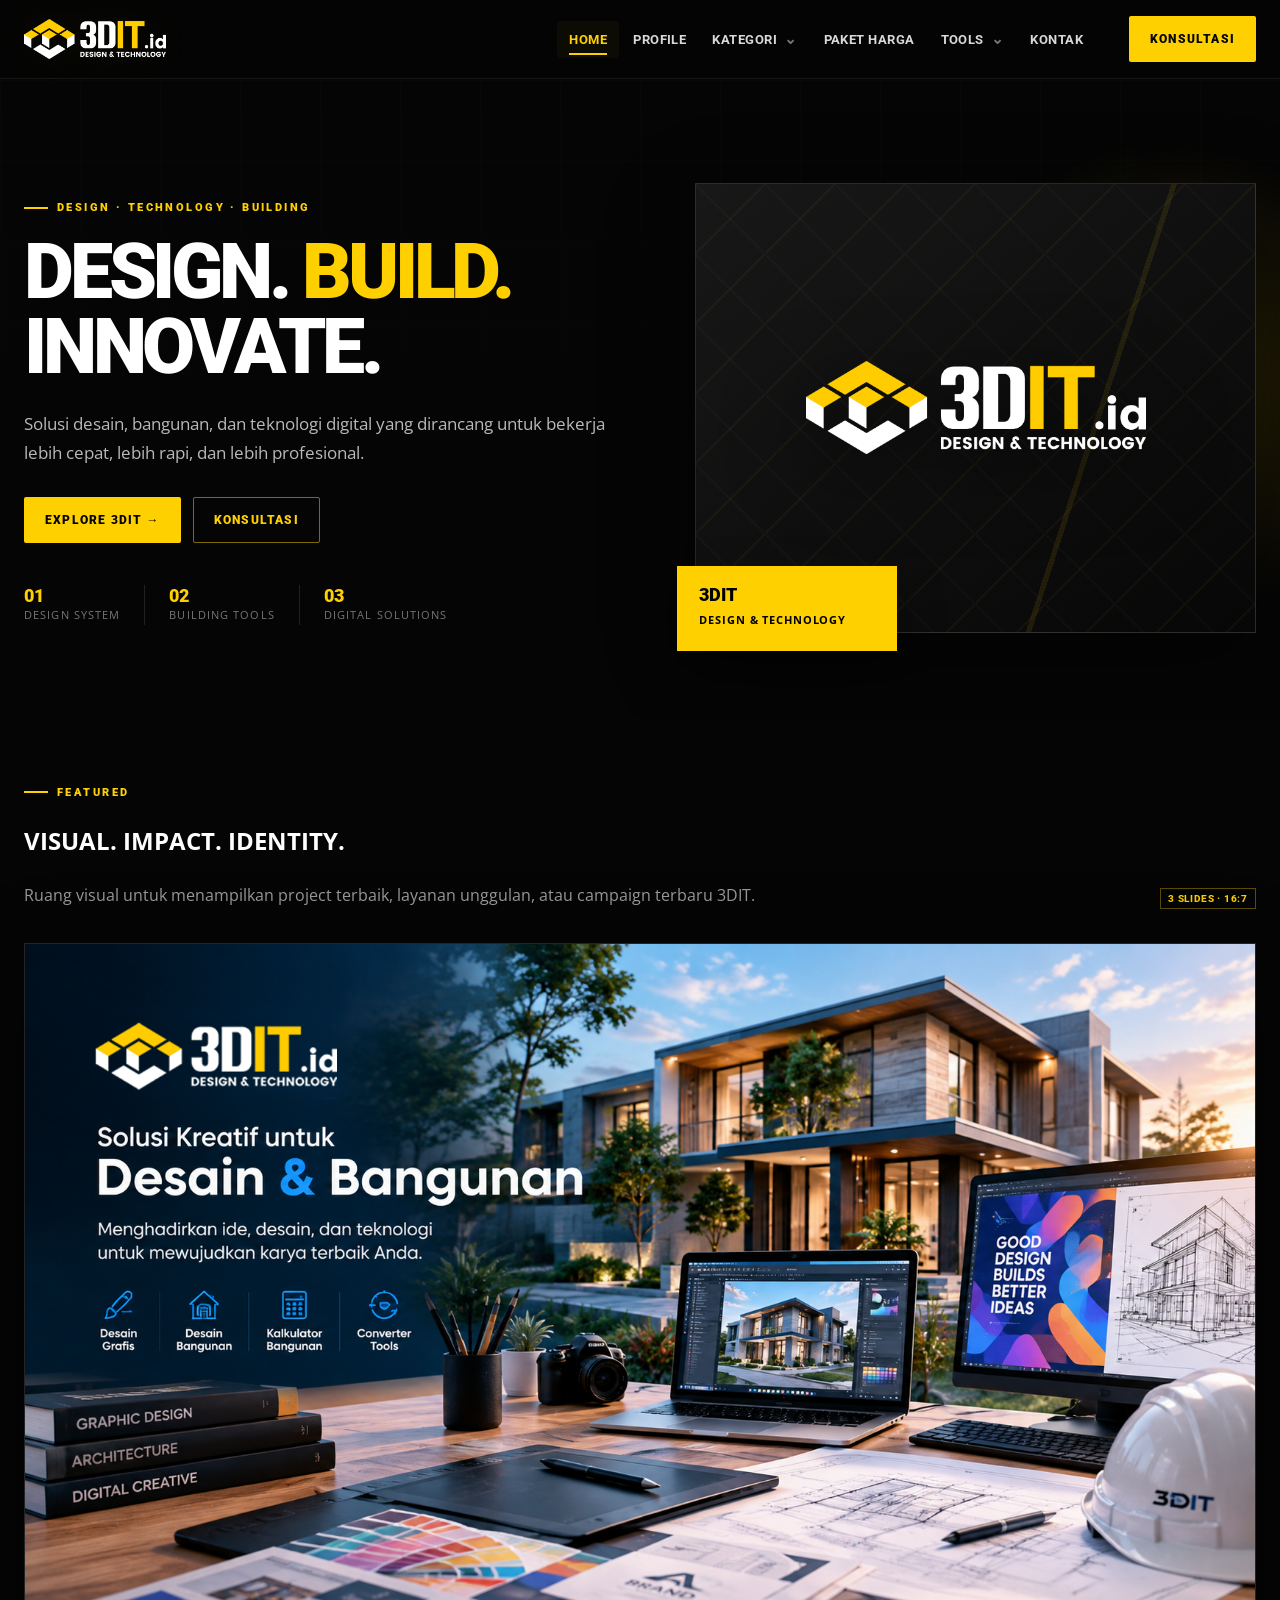
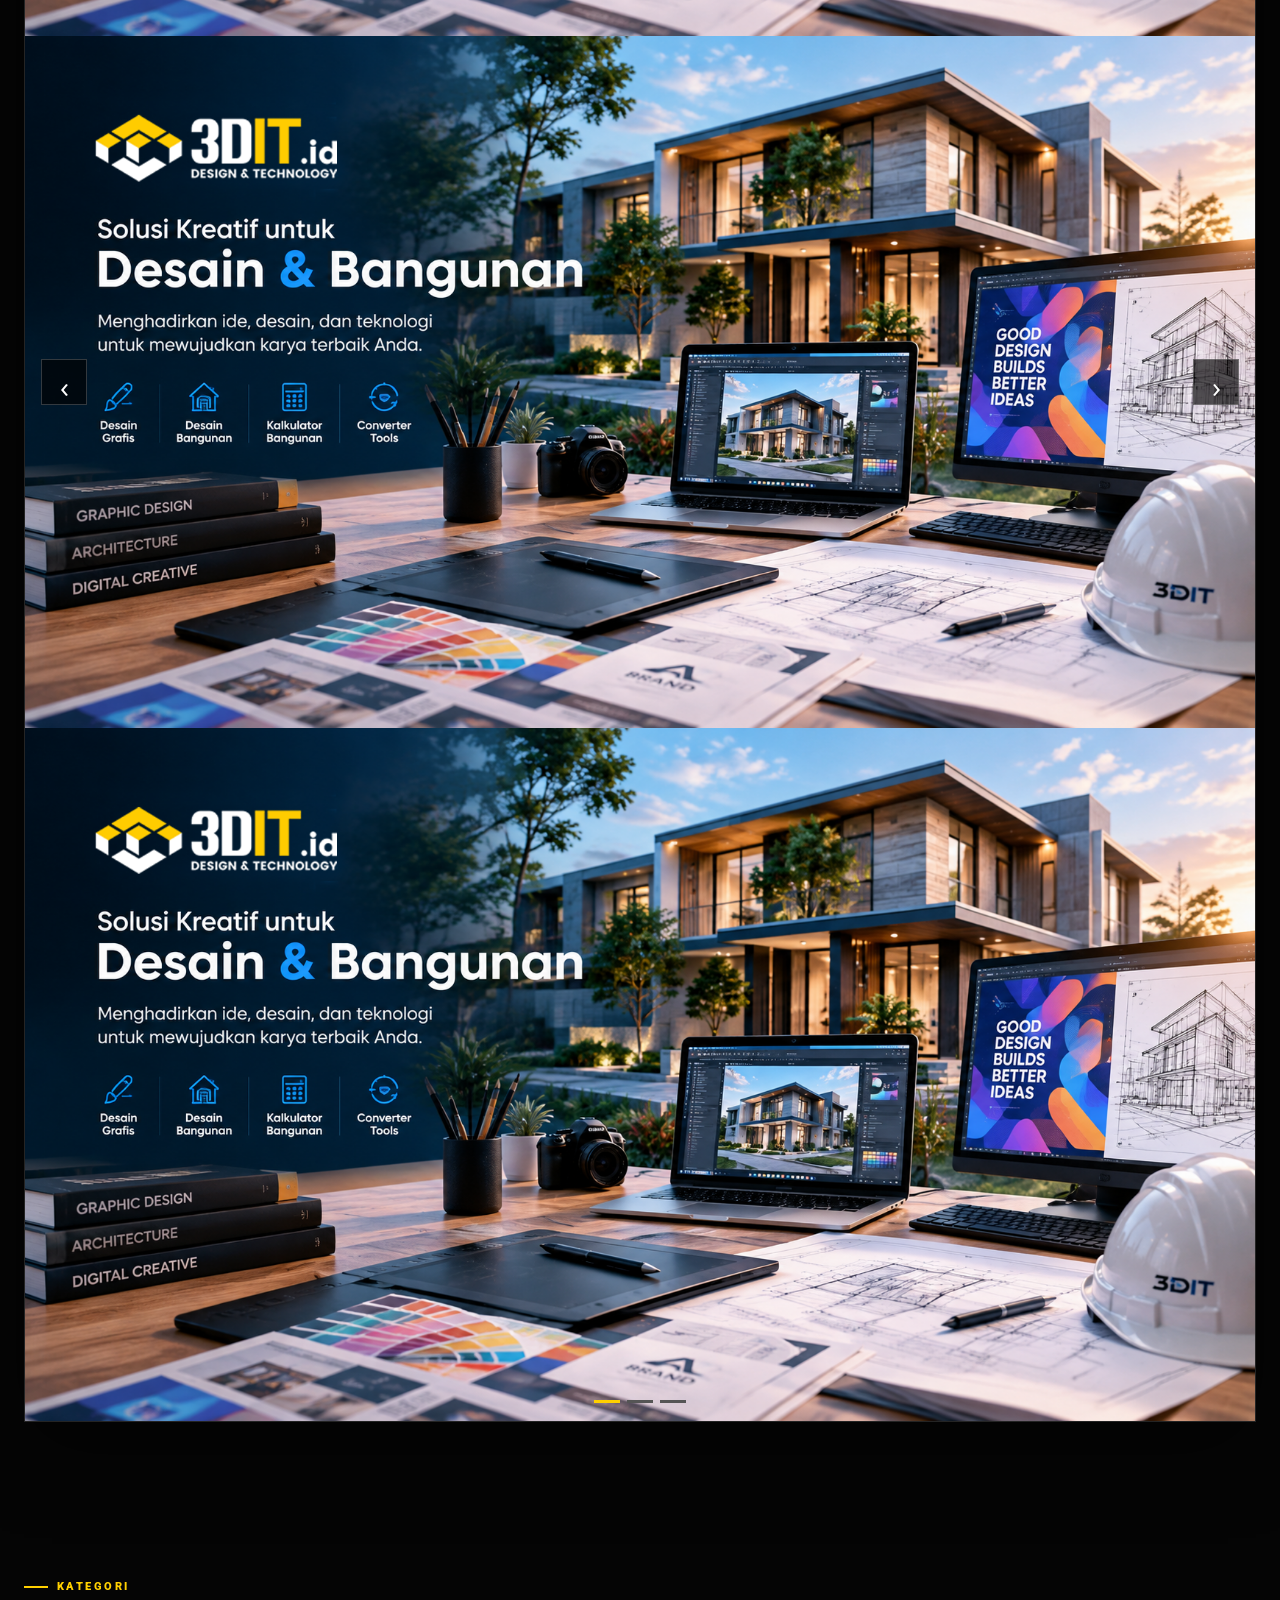
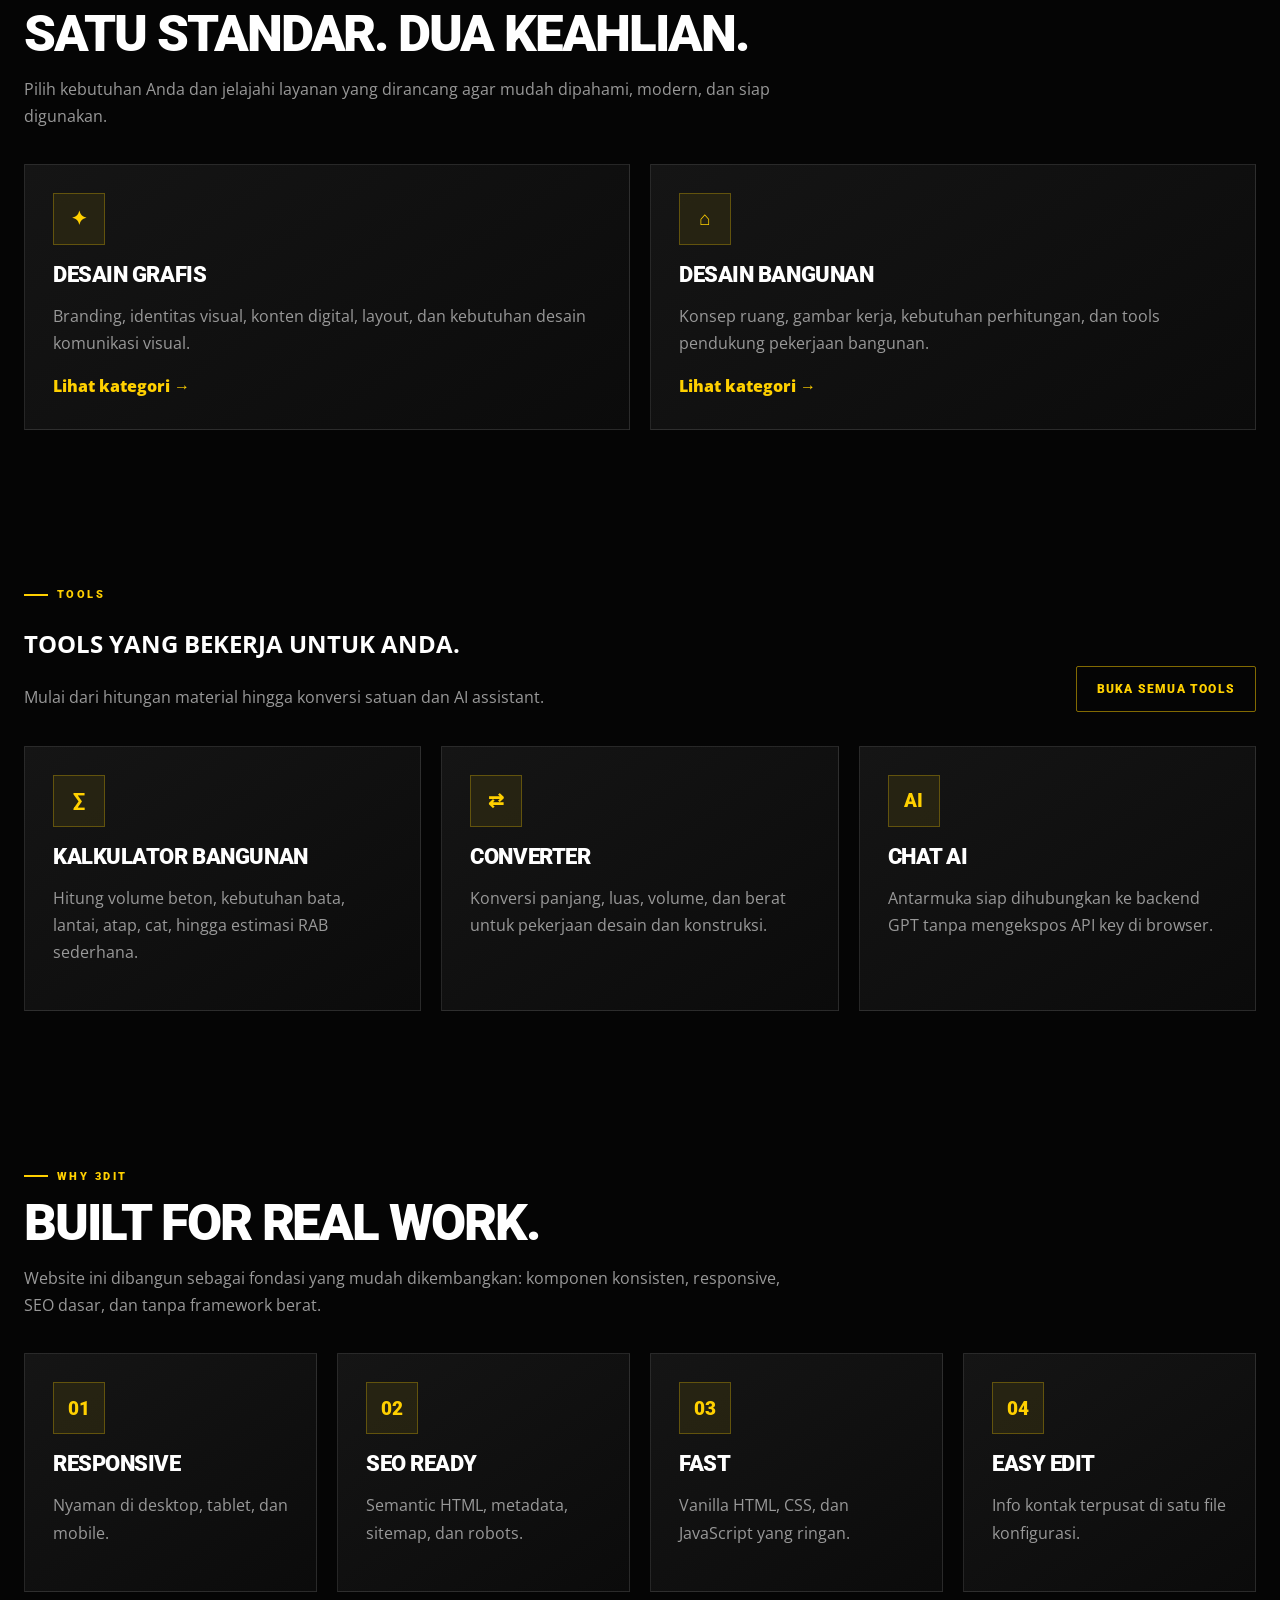
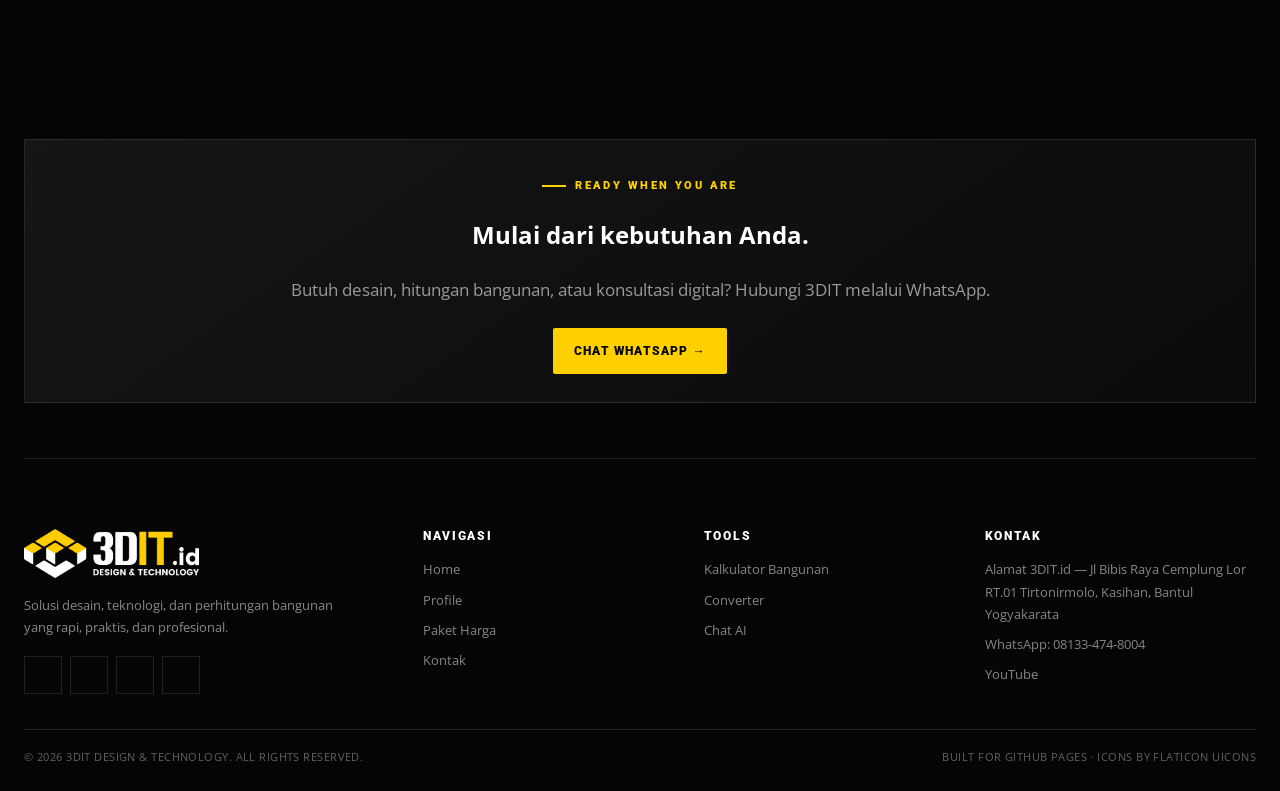
==== commit e5c9c504: "Update index.html" ====
--- a/index.html
+++ b/index.html
@@ -81,14 +81,26 @@
       <span class="badge">3 Slides · 16:7</span>
     </div>
     <div class="slider" data-slider aria-label="Slider portfolio 3DIT">
-        <div class="sliders">
+      <div class="sliders">
+        
       <div class="slide">
-        <img src="slidder1.png"
-       alt="3DIT Design & Technology"
-       style="width:100%; height:100%; object-fit:cover;">
+      <img src="slidder1.png"
+      alt="3DIT Design & Technology"
+      style="width:100%; height:100%; object-fit:cover;">
 </div>
-        <div class="slide"><div class="slide-placeholder"><div class="placeholder-inner"><strong>SLIDE 02 — GAMBAR KOSONG</strong><span>Ganti dengan <b>sliders/slide-2.jpg</b><br>Rekomendasi: <b>1920 × 840 px</b></span></div></div></div>
-        <div class="slide"><div class="slide-placeholder"><div class="placeholder-inner"><strong>SLIDE 03 — GAMBAR KOSONG</strong><span>Ganti dengan <b>sliders/slide-3.jpg</b><br>Rekomendasi: <b>1920 × 840 px</b></span></div></div></div>
+
+      <div class="slide">
+      <img src="slidder1.png"
+      alt="3DIT Design & Technology"
+      style="width:100%; height:100%; object-fit:cover;">
+</div>
+
+      <div class="slide">
+      <img src="slidder1.png"
+      alt="3DIT Design & Technology"
+      style="width:100%; height:100%; object-fit:cover;">
+</div>
+        
       </div>
       <button class="slider-btn slider-prev" aria-label="Slide sebelumnya">‹</button>
       <button class="slider-btn slider-next" aria-label="Slide berikutnya">›</button>
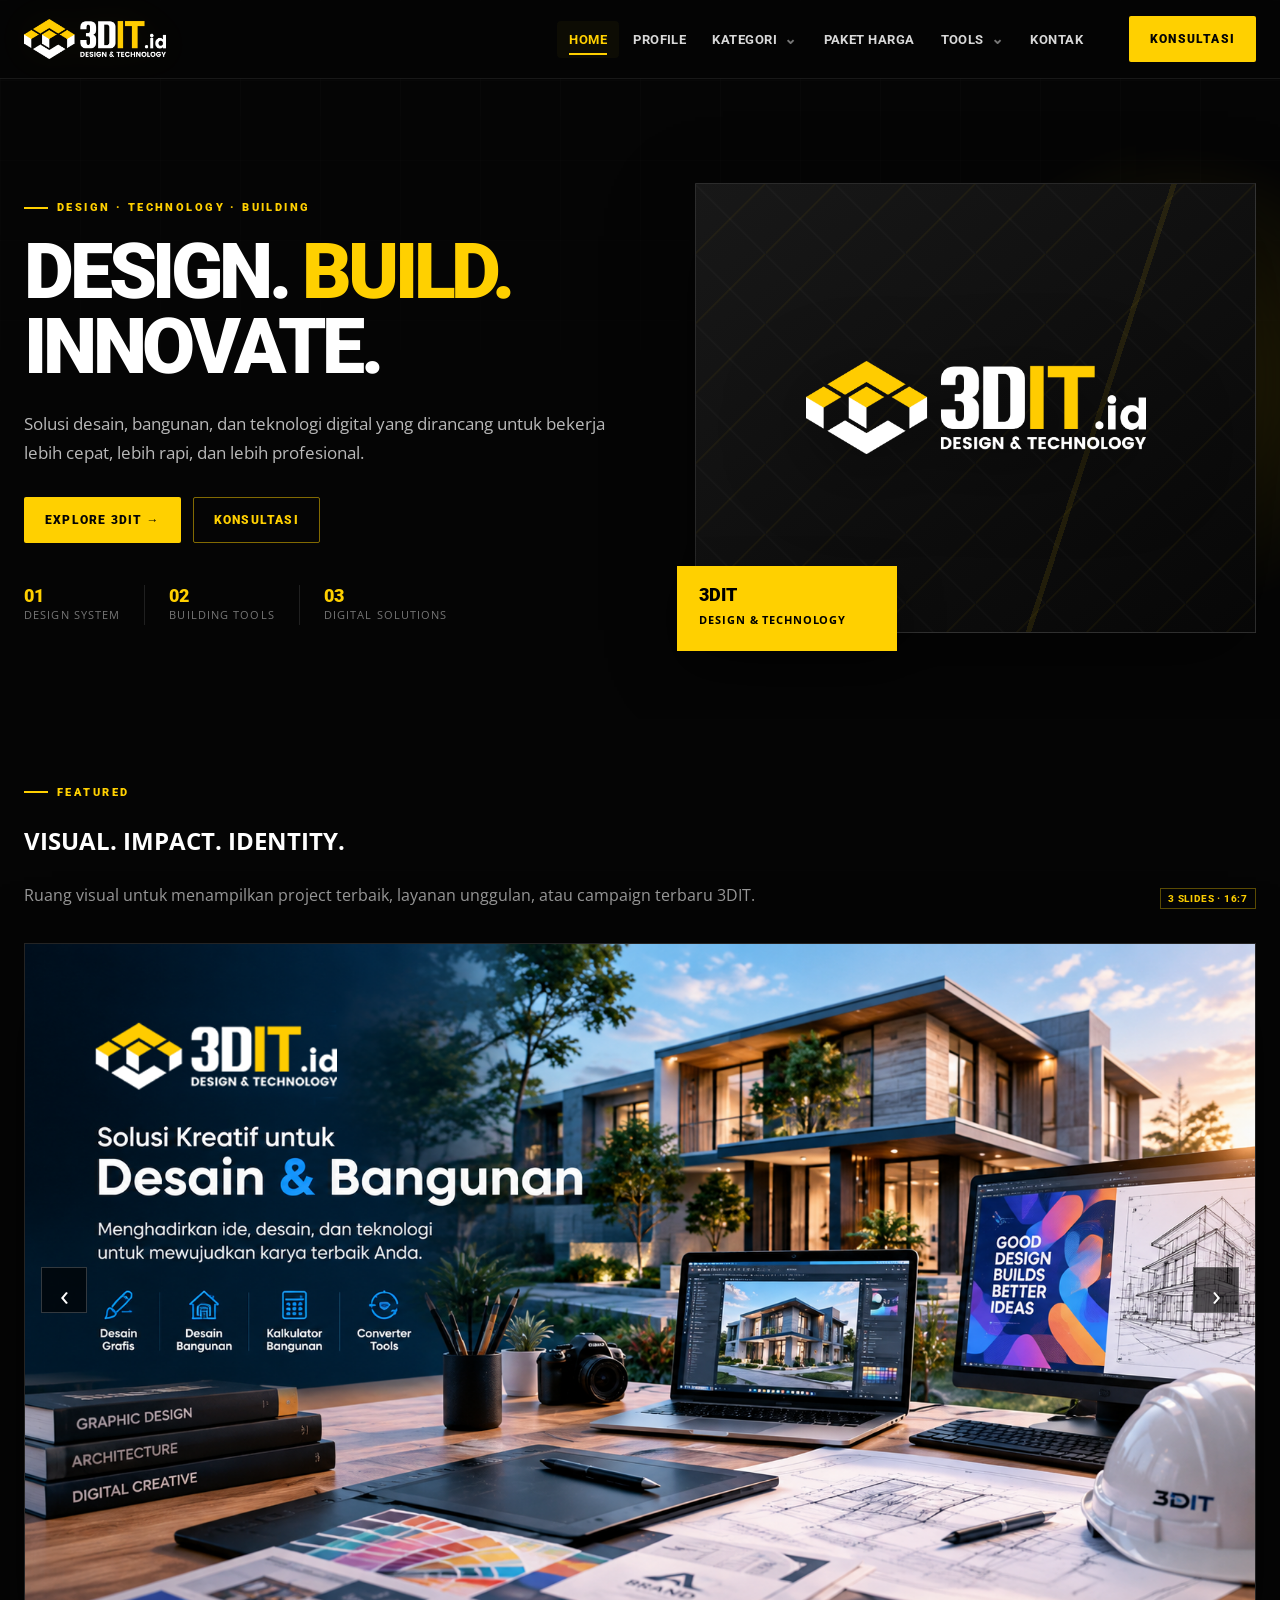
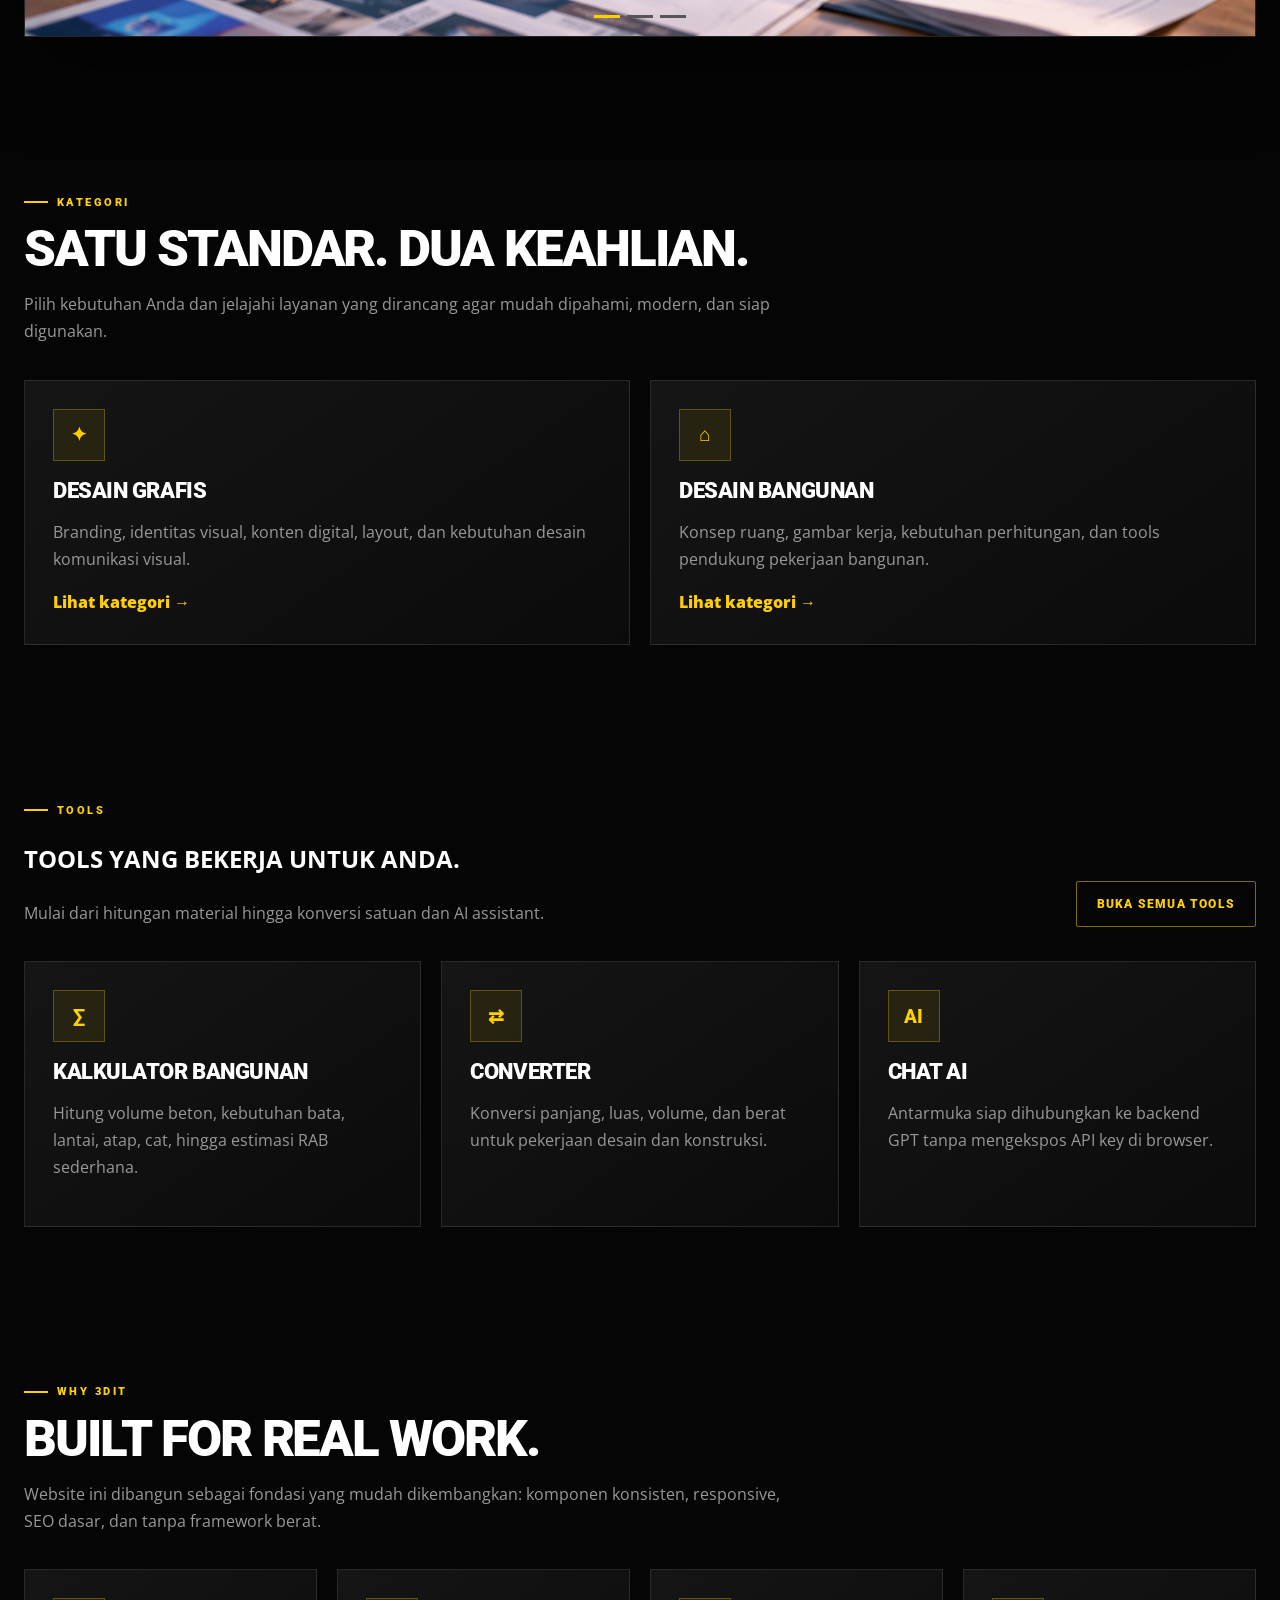
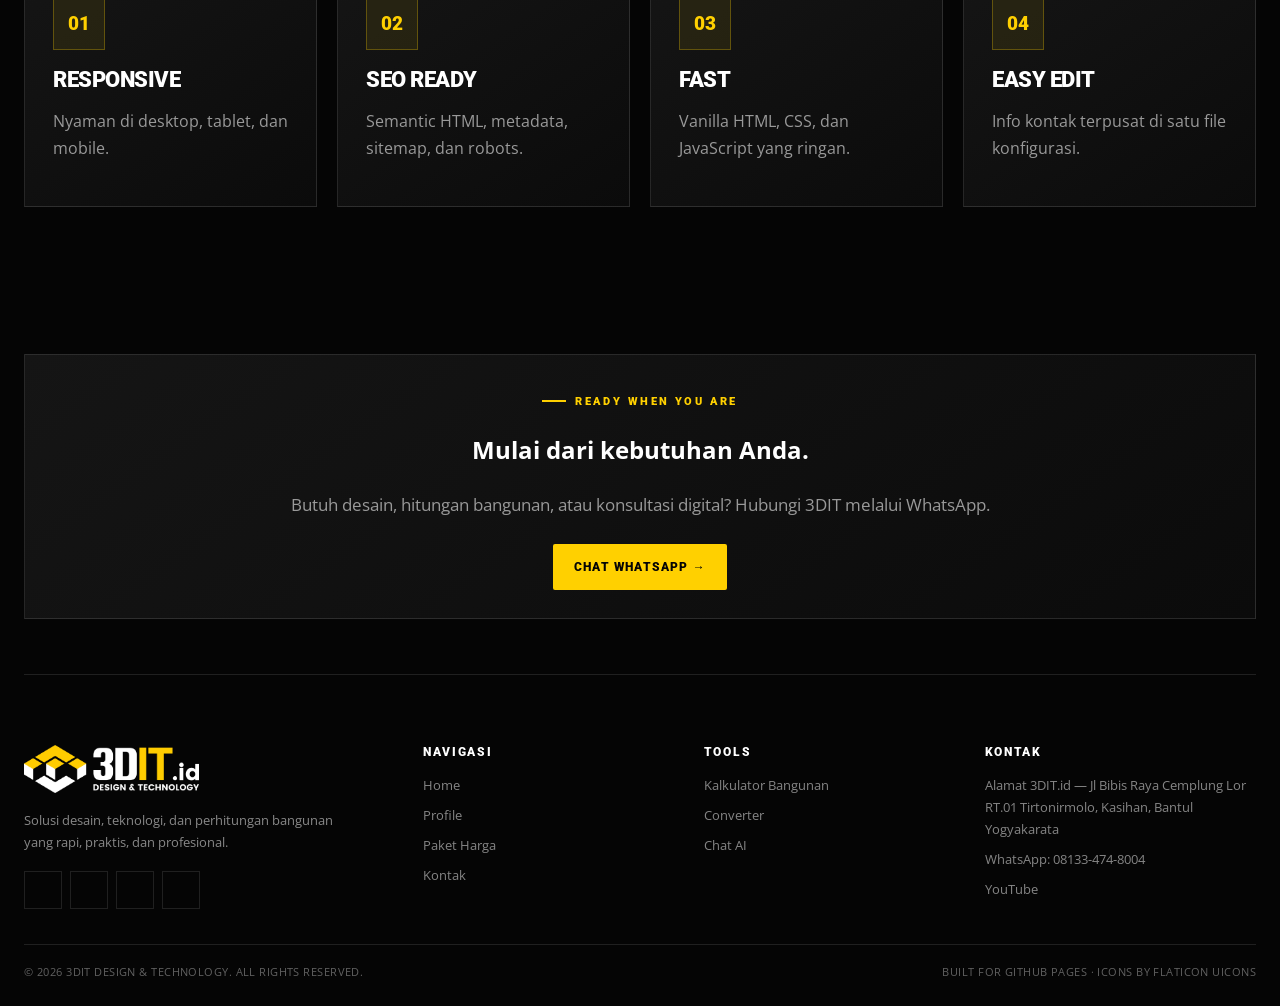
==== commit 6018e00d: "Update index.html" ====
--- a/index.html
+++ b/index.html
@@ -80,33 +80,37 @@
       <div class="copy"><span class="kicker">Featured</span><h2>VISUAL. IMPACT. IDENTITY.</h2><p>Ruang visual untuk menampilkan project terbaik, layanan unggulan, atau campaign terbaru 3DIT.</p></div>
       <span class="badge">3 Slides · 16:7</span>
     </div>
-    <div class="slider" data-slider aria-label="Slider portfolio 3DIT">
-      <div class="sliders">
-        
-      <div class="slide">
-      <img src="slidder1.png"
-      alt="3DIT Design & Technology"
-      style="width:100%; height:100%; object-fit:cover;">
+
+<div class="slider" data-slider aria-label="Slider portfolio 3DIT">
+  <div class="slides">
+
+    <!-- SLIDE 01 -->
+    <div class="slide">
+      <img src="slidder1.png" alt="3DIT Design & Technology">
+    </div>
+
+    <!-- SLIDE 02 -->
+    <div class="slide">
+      <img src="slidder1.png" alt="3DIT Design & Technology">
+    </div>
+
+    <!-- SLIDE 03 -->
+    <div class="slide">
+      <img src="slidder1.png" alt="3DIT Design & Technology">
+    </div>
+
+  </div>
+
+  <button class="slider-btn slider-prev" aria-label="Slide sebelumnya">‹</button>
+  <button class="slider-btn slider-next" aria-label="Slide berikutnya">›</button>
+
+  <div class="slider-dots">
+    <button class="slider-dot active" aria-label="Slide 1"></button>
+    <button class="slider-dot" aria-label="Slide 2"></button>
+    <button class="slider-dot" aria-label="Slide 3"></button>
+  </div>
 </div>
-
-      <div class="slide">
-      <img src="slidder1.png"
-      alt="3DIT Design & Technology"
-      style="width:100%; height:100%; object-fit:cover;">
-</div>
-
-      <div class="slide">
-      <img src="slidder1.png"
-      alt="3DIT Design & Technology"
-      style="width:100%; height:100%; object-fit:cover;">
-</div>
-        
-      </div>
-      <button class="slider-btn slider-prev" aria-label="Slide sebelumnya">‹</button>
-      <button class="slider-btn slider-next" aria-label="Slide berikutnya">›</button>
-      <div class="slider-dots"><button class="slider-dot active" aria-label="Slide 1"></button><button class="slider-dot" aria-label="Slide 2"></button><button class="slider-dot" aria-label="Slide 3"></button></div>
-    </div>
-  </div>
+    
 </section>
 
 <section class="section" id="kategori">
--- a/style.css
+++ b/style.css
@@ -5,7 +5,13 @@
 .btn{display:inline-flex;align-items:center;justify-content:center;gap:9px;min-height:46px;padding:12px 20px;border:1px solid transparent;border-radius:2px;font:900 12px Roboto,sans-serif;text-transform:uppercase;letter-spacing:.1em;transition:.25s;position:relative;overflow:hidden}.btn:before{content:"";position:absolute;inset:0;background:rgba(255,255,255,.18);transform:translateX(-110%) skewX(-20deg);transition:.45s}.btn:hover:before{transform:translateX(110%) skewX(-20deg)}.btn-primary{background:var(--yellow);color:#050505}.btn-primary:hover{background:#ffe05c;transform:translateY(-2px);box-shadow:0 12px 35px rgba(255,208,0,.2)}.btn-outline{border-color:rgba(255,208,0,.5);color:var(--yellow);background:transparent}.btn-outline:hover{background:var(--yellow);color:#000}.kicker{display:inline-flex;align-items:center;gap:9px;color:var(--yellow);text-transform:uppercase;letter-spacing:.22em;font:900 11px Roboto}.kicker:before{content:"";width:24px;height:2px;background:var(--yellow)}.lead{color:#b9b9b9;font-size:17px;max-width:760px}.center{text-align:center}.text-yellow{color:var(--yellow)}
 .hero{padding:72px 0 55px;position:relative;overflow:hidden;min-height:640px;display:flex;align-items:center}.hero:before{content:"";position:absolute;width:520px;height:520px;right:-160px;top:40px;background:radial-gradient(circle,rgba(255,208,0,.16),transparent 65%);filter:blur(8px);pointer-events:none}.hero-grid{display:grid;grid-template-columns:1.04fr .96fr;gap:64px;align-items:center}.hero h1,.page-hero h1{font:900 clamp(48px,6vw,86px)/.98 Roboto,sans-serif;letter-spacing:-.055em;margin:18px 0 24px;text-transform:uppercase}.hero h1 span{color:var(--yellow)}.hero p{max-width:700px}.hero-actions{display:flex;gap:12px;flex-wrap:wrap;margin-top:30px}.hero-meta{display:flex;gap:0;margin-top:42px}.hero-meta div{padding:0 24px;border-left:1px solid var(--line)}.hero-meta div:first-child{padding-left:0;border-left:0}.hero-meta strong{display:block;color:var(--yellow);font:900 18px Roboto}.hero-meta span{display:block;color:#777;font-size:11px;text-transform:uppercase;letter-spacing:.1em}.hero-visual{position:relative;min-height:450px}.hero-frame{height:450px;border:1px solid rgba(255,255,255,.12);background:linear-gradient(145deg,#181818,#070707);display:grid;place-items:center;position:relative;overflow:hidden;box-shadow:var(--shadow)}.hero-frame:before,.hero-frame:after{content:"";position:absolute;inset:0;background:linear-gradient(135deg,transparent 48%,rgba(255,208,0,.11) 49%,transparent 51%),linear-gradient(45deg,transparent 48%,rgba(255,255,255,.06) 49%,transparent 51%);background-size:70px 70px;opacity:.55}.hero-frame:after{background:linear-gradient(90deg,transparent 0 72%,rgba(255,208,0,.13) 72% 73%,transparent 73%);background-size:auto;transform:skewX(-18deg);opacity:.7}.hero-frame .logo-mark{width:min(65%,340px);position:relative;z-index:2;filter:drop-shadow(0 20px 40px rgba(0,0,0,.7))}.float-card{position:absolute;bottom:-18px;left:-18px;background:var(--yellow);color:#000;padding:18px 22px;min-width:220px;box-shadow:0 20px 45px rgba(0,0,0,.4)}.float-card strong{display:block;font:900 18px Roboto;text-transform:uppercase}.float-card span{font-size:11px;font-weight:700;text-transform:uppercase;letter-spacing:.08em}.section{padding:92px 0}.section-sm{padding:55px 0}.section-head{display:flex;align-items:end;justify-content:space-between;gap:30px;margin-bottom:34px}.section-head .copy{max-width:760px}.section h2{font:900 clamp(32px,4vw,54px)/1.03 Roboto;margin:12px 0 15px;text-transform:uppercase;letter-spacing:-.04em}.section-head p{color:#999;margin:0}.grid{display:grid;gap:20px}.grid-2{grid-template-columns:repeat(2,1fr)}.grid-3{grid-template-columns:repeat(3,1fr)}.grid-4{grid-template-columns:repeat(4,1fr)}
 .card{background:linear-gradient(145deg,#151515,#0b0b0b);border:1px solid var(--line);border-radius:0;padding:28px;position:relative;overflow:hidden;transition:.3s}.card:before{content:"";position:absolute;top:0;left:0;width:55px;height:3px;background:var(--yellow);transform:scaleX(0);transform-origin:left;transition:.3s}.card:hover{transform:translateY(-6px);border-color:rgba(255,208,0,.35);box-shadow:var(--shadow)}.card:hover:before{transform:scaleX(1)}.card h3{font:900 22px Roboto;margin:17px 0 9px;text-transform:uppercase;letter-spacing:-.02em}.card p{color:#999}.icon-box{width:52px;height:52px;display:grid;place-items:center;background:rgba(255,208,0,.08);border:1px solid rgba(255,208,0,.28);color:var(--yellow);font:900 19px Roboto}.text-yellow{font-weight:800}.notice{padding:16px;border-left:3px solid var(--yellow);background:rgba(255,208,0,.05);color:#aaa}.hr{height:1px;background:var(--line);margin:22px 0}
-.slider{position:relative;overflow:hidden;border:1px solid var(--line);border-radius:0;background:#090909;box-shadow:var(--shadow)}.slides{display:flex;transition:transform .6s cubic-bezier(.22,.61,.36,1)}.slide{min-width:100%;aspect-ratio:16/7;display:grid;place-items:center}.slide-placeholder{width:100%;height:100%;display:grid;place-items:center;background:radial-gradient(circle at 75% 25%,rgba(255,208,0,.16),transparent 28%),linear-gradient(135deg,#161616,#060606)}.placeholder-inner{text-align:center}.placeholder-inner strong{display:block;font:900 clamp(24px,4vw,52px) Roboto;text-transform:uppercase}.placeholder-inner span{color:#888}.slider-btn{position:absolute;top:50%;transform:translateY(-50%);width:46px;height:46px;border:1px solid rgba(255,255,255,.2);background:rgba(0,0,0,.65);color:#fff;font-size:30px;z-index:2}.slider-btn:hover{background:var(--yellow);color:#000}.slider-prev{left:16px}.slider-next{right:16px}.slider-dots{position:absolute;bottom:18px;left:0;right:0;display:flex;justify-content:center;gap:7px}.slider-dot{width:26px;height:3px;border:0;background:#555;padding:0}.slider-dot.active{background:var(--yellow)}
+.slider{position:relative;overflow:hidden;border:1px solid var(--line);border-radius:0;background:#090909;box-shadow:var(--shadow)}.slides{display:flex;transition:transform .6s cubic-bezier(.22,.61,.36,1)}.slide{min-width:100%;aspect-ratio:16/7;display:grid;place-items:center} 
+.slide > img{
+  width:100%;
+  height:100%;
+  display:block;
+  object-fit:cover;
+}.slide-placeholder{width:100%;height:100%;display:grid;place-items:center;background:radial-gradient(circle at 75% 25%,rgba(255,208,0,.16),transparent 28%),linear-gradient(135deg,#161616,#060606)}.placeholder-inner{text-align:center}.placeholder-inner strong{display:block;font:900 clamp(24px,4vw,52px) Roboto;text-transform:uppercase}.placeholder-inner span{color:#888}.slider-btn{position:absolute;top:50%;transform:translateY(-50%);width:46px;height:46px;border:1px solid rgba(255,255,255,.2);background:rgba(0,0,0,.65);color:#fff;font-size:30px;z-index:2}.slider-btn:hover{background:var(--yellow);color:#000}.slider-prev{left:16px}.slider-next{right:16px}.slider-dots{position:absolute;bottom:18px;left:0;right:0;display:flex;justify-content:center;gap:7px}.slider-dot{width:26px;height:3px;border:0;background:#555;padding:0}.slider-dot.active{background:var(--yellow)}
 .page-hero{padding:72px 0 50px;background:linear-gradient(180deg,#0b0b0b,#050505);border-bottom:1px solid var(--line);position:relative;overflow:hidden}.page-hero:after{content:"";position:absolute;right:5%;top:20%;width:280px;height:280px;background:radial-gradient(circle,rgba(255,208,0,.1),transparent 68%);pointer-events:none}.breadcrumb{display:flex;gap:9px;color:#777;font-size:12px;text-transform:uppercase;letter-spacing:.08em}.breadcrumb a:hover{color:var(--yellow)}.page-hero h1{font-size:clamp(44px,6vw,72px);max-width:900px}.empty-visual{min-height:350px;border:1px dashed rgba(255,208,0,.35);background:repeating-linear-gradient(135deg,#0c0c0c,#0c0c0c 10px,#101010 10px,#101010 20px);display:grid;place-items:center;text-align:center}.empty-visual strong{font:900 22px Roboto}.empty-visual span{display:block;color:#777;margin-top:8px}.price{font:900 40px Roboto;margin:15px 0}.price small{font:400 13px Open Sans;color:#777}.list{padding-left:20px;color:#aaa}.list li{margin:8px 0}.tool-grid{display:grid;grid-template-columns:1fr 1fr;gap:20px}.form-grid{display:grid;grid-template-columns:repeat(2,1fr);gap:14px}.field label{display:block;color:#999;font-size:12px;margin-bottom:6px}.field input,.field select,.field textarea{width:100%;padding:12px 13px;border:1px solid var(--line);border-radius:2px;background:#080808;color:#fff;outline:none}.field input:focus,.field select:focus,.field textarea:focus{border-color:var(--yellow);box-shadow:0 0 0 2px rgba(255,208,0,.08)}.result{margin-top:18px;padding:18px;border:1px solid rgba(255,208,0,.28);background:rgba(255,208,0,.045)}.result strong{font:900 26px Roboto;color:var(--yellow)}.table-wrap{overflow:auto}.rab-table{width:100%;border-collapse:collapse;min-width:680px}.rab-table th,.rab-table td{padding:11px;border-bottom:1px solid var(--line);text-align:left}.rab-table th{font:800 11px Roboto;color:#888;text-transform:uppercase}.chat{min-height:420px;display:flex;flex-direction:column}.messages{flex:1;max-height:460px;overflow:auto;padding:12px}.msg{max-width:78%;padding:12px 15px;margin:8px 0;background:#181818;color:#ddd;border-left:2px solid #333}.msg.user{margin-left:auto;background:var(--yellow);color:#000;border-left-color:#000}.chat-form{display:flex;gap:10px;padding-top:15px;border-top:1px solid var(--line)}.chat-form input{flex:1}.tool-note{color:#777;font-size:12px}
 .site-header + main{}.footer-main{border-top:1px solid var(--line);padding:70px 0 35px;display:grid;grid-template-columns:1.5fr 1fr 1fr 1.15fr;gap:45px}.footer-main:before{content:"";position:absolute}.footer-logo{width:175px;margin-bottom:16px}.footer-main p{color:#888;font-size:13px;max-width:330px}.footer-title{font:900 12px Roboto;color:#fff;text-transform:uppercase;letter-spacing:.14em;margin-bottom:15px}.footer-links{display:grid;gap:8px}.footer-links a,.footer-links span{color:#858585;font-size:13px}.footer-links a:hover{color:var(--yellow)}.socials{display:flex;gap:8px;margin-top:18px}.social{width:38px;height:38px;display:grid;place-items:center;border:1px solid var(--line);color:#aaa}.social:hover{background:var(--yellow);color:#000;border-color:var(--yellow)}.footer-bottom{border-top:1px solid var(--line);padding:18px 0 24px;display:flex;justify-content:space-between;gap:20px;color:#626262;font-size:11px;text-transform:uppercase;letter-spacing:.04em}.reveal{opacity:0;transform:translateY(18px);transition:.65s}.reveal.show{opacity:1;transform:none}
 @media(max-width:980px){.navbar{gap:12px}.menu-toggle{display:block;margin-left:auto}.nav-menu{display:none;position:absolute;top:78px;left:18px;right:18px;background:#090909;border:1px solid var(--line);padding:9px;flex-direction:column;align-items:stretch}.nav-menu.open{display:flex}.nav-link{justify-content:space-between}.dropdown{position:static;display:none;opacity:1;visibility:visible;transform:none;box-shadow:none;border:0;padding:0 0 5px 12px}.nav-item.open .dropdown,.nav-item:focus-within .dropdown{display:block}.nav-cta{display:none}.hero-grid{grid-template-columns:1fr}.hero{padding-top:60px}.hero-visual{min-height:390px}.hero-frame{height:390px}.grid-4{grid-template-columns:repeat(2,1fr)}.footer-main{grid-template-columns:1.2fr 1fr 1fr}}
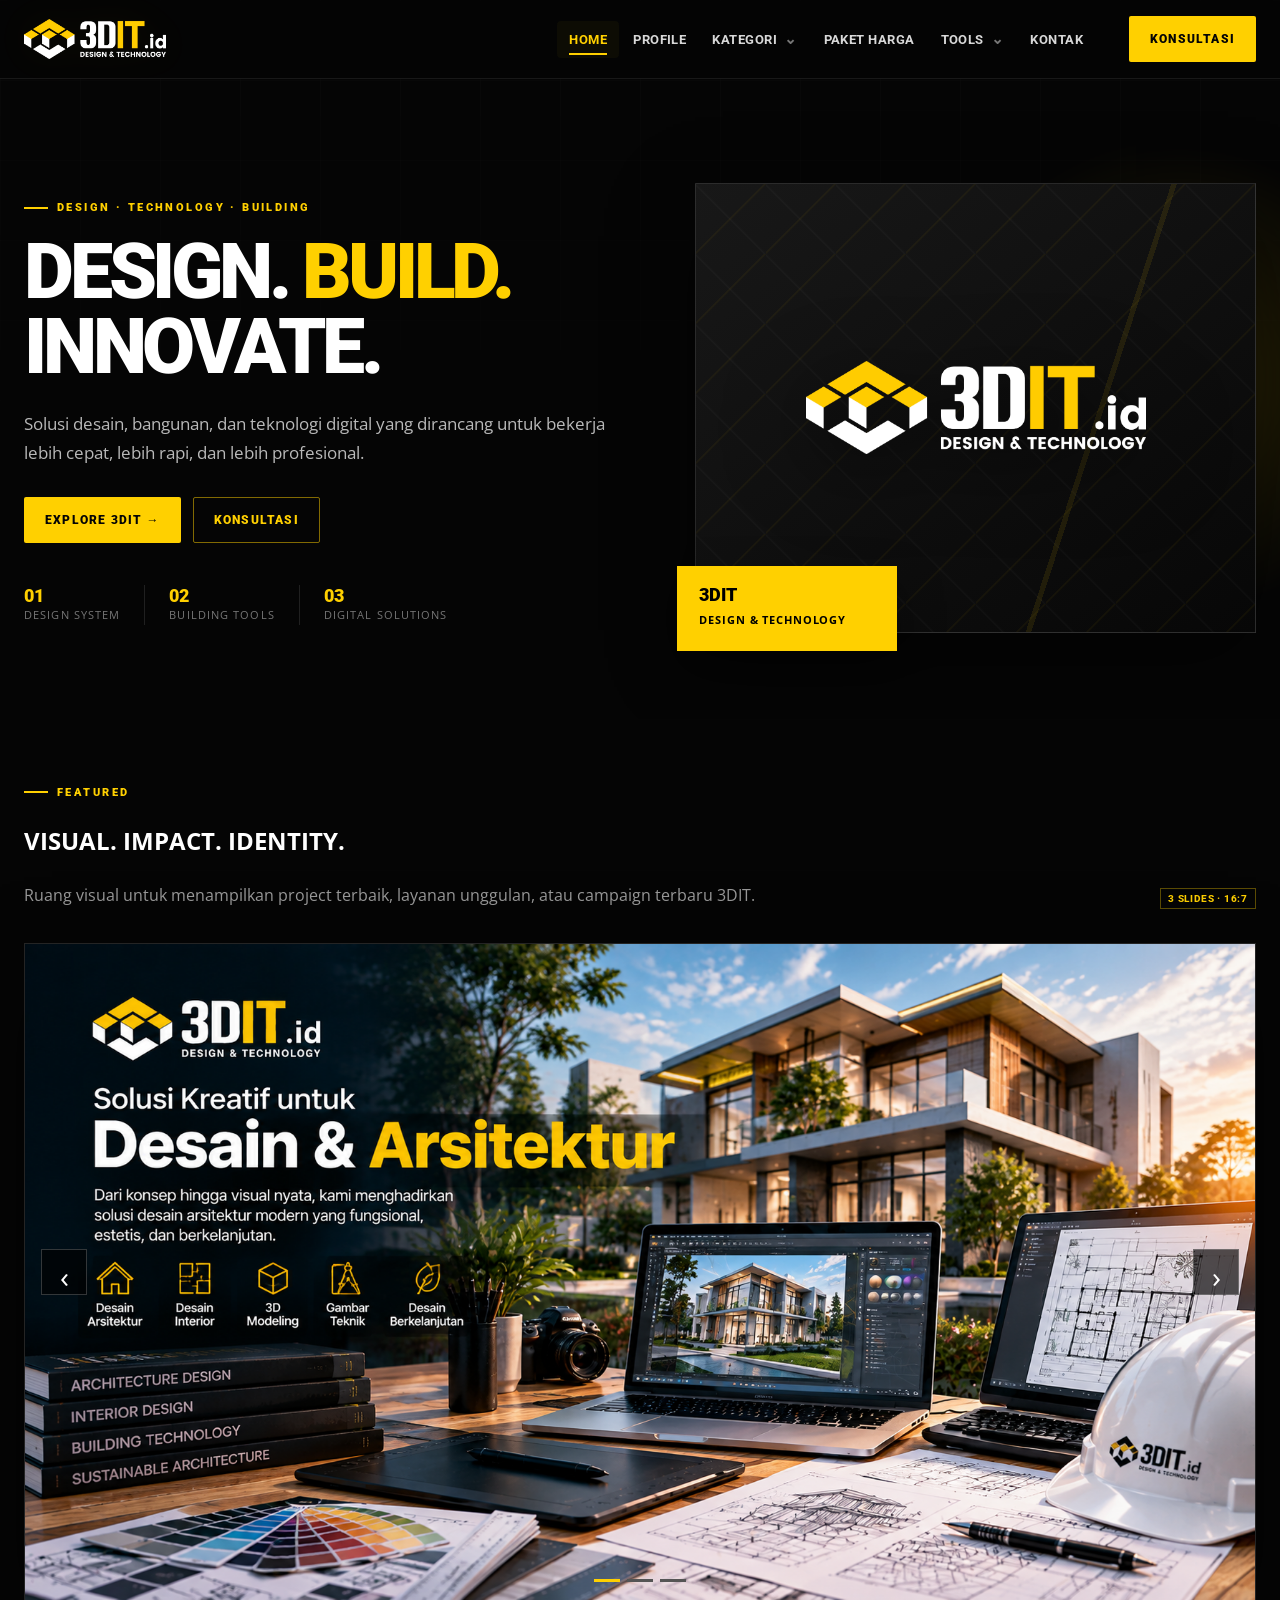
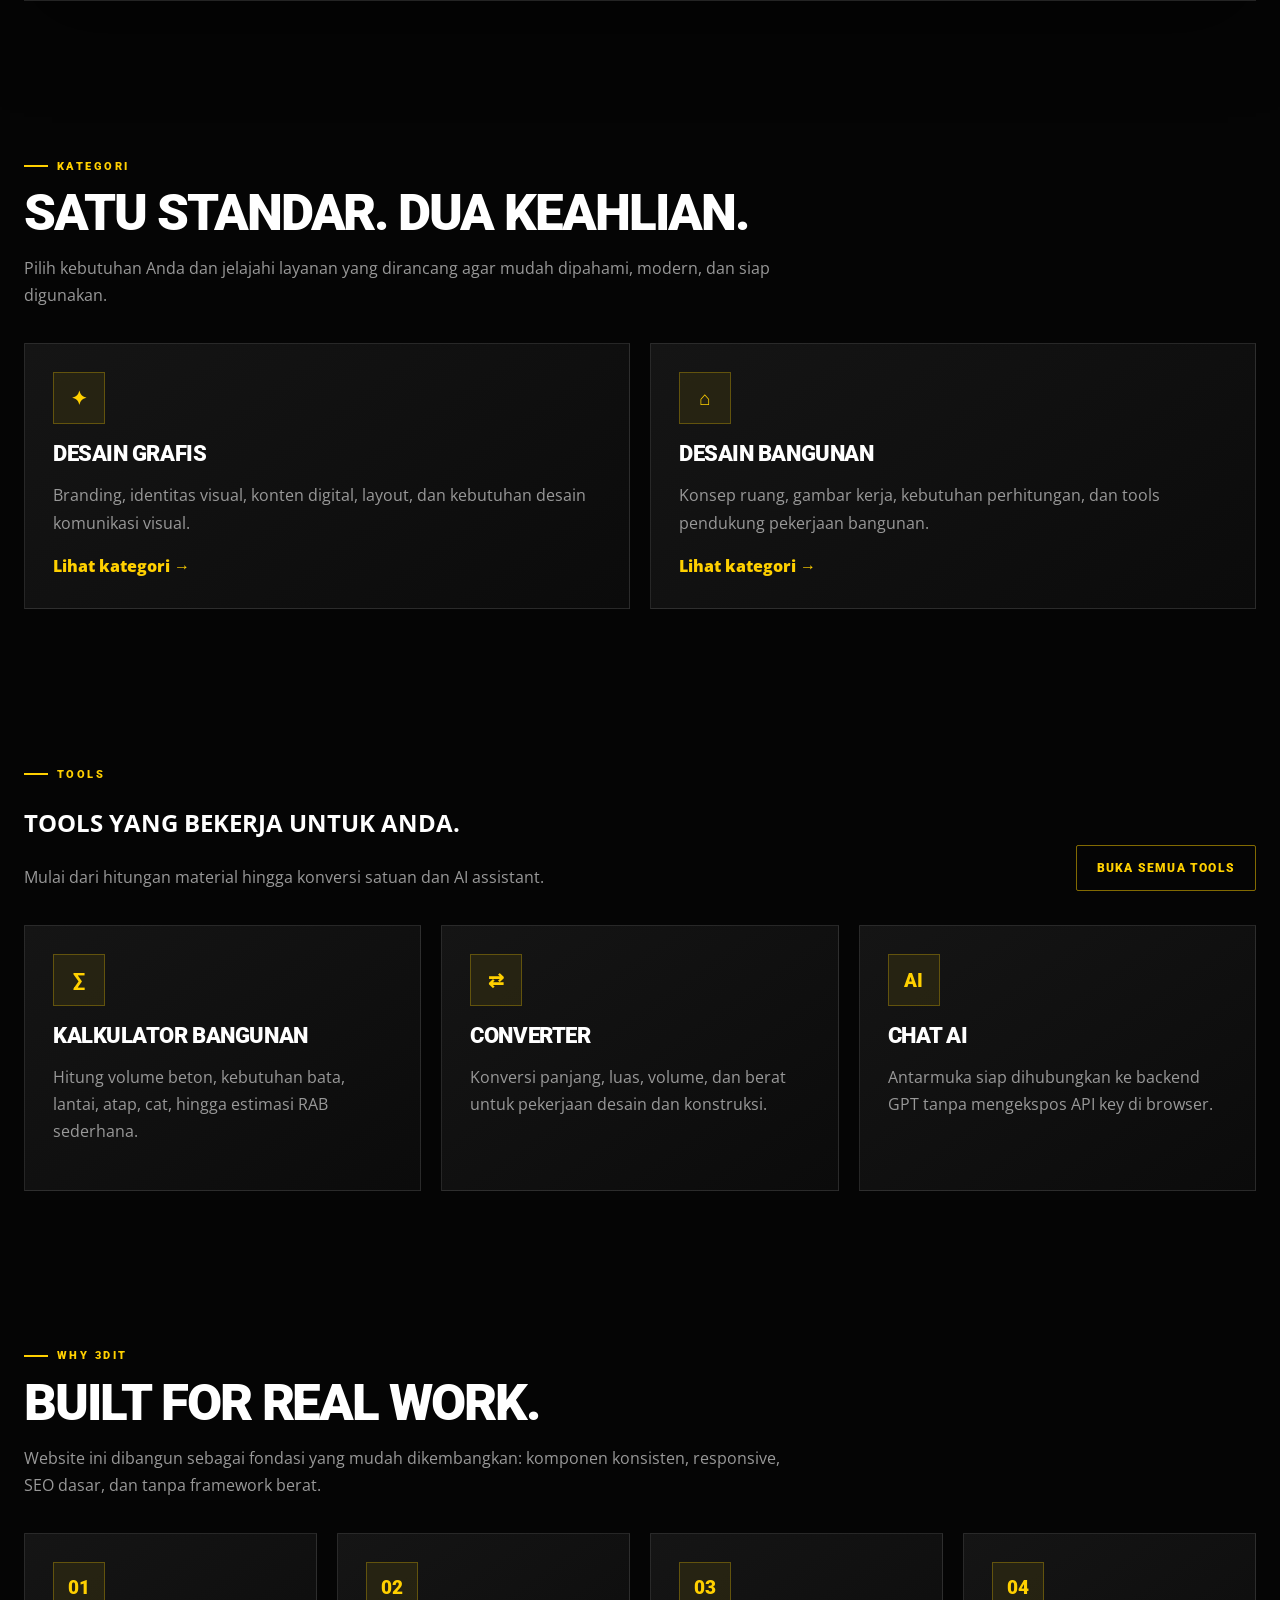
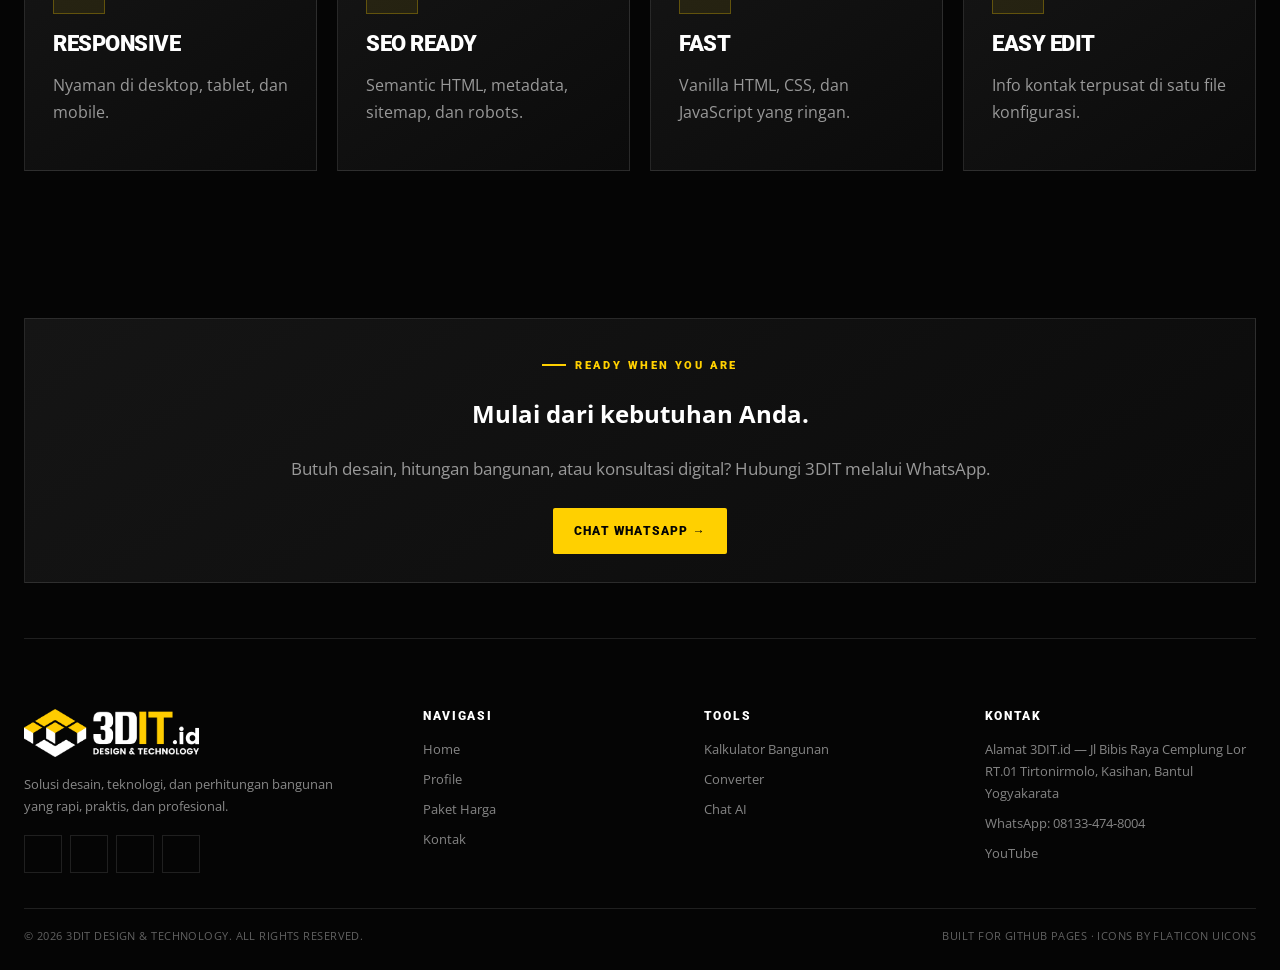
==== commit 2e90008c: "Update index.html" ====
--- a/index.html
+++ b/index.html
@@ -5,7 +5,7 @@
 <meta name="viewport" content="width=device-width, initial-scale=1.0">
 <meta name="theme-color" content="#080808">
 <meta name="robots" content="index,follow">
-<link rel="icon" type="image/png" href="favicon-3dit.png">
+<link rel="icon" type="image/png" href="fav3dit.png">
 <link rel="preconnect" href="https://fonts.googleapis.com">
 <link rel="preconnect" href="https://fonts.gstatic.com" crossorigin>
 <link href="https://fonts.googleapis.com/css2?family=Open+Sans:wght@400;500;600;700;800&family=Roboto:wght@400;500;700;800;900&display=swap" rel="stylesheet">
@@ -91,12 +91,12 @@
 
     <!-- SLIDE 02 -->
     <div class="slide">
-      <img src="slidder1.png" alt="3DIT Design & Technology">
+      <img src="slidder2.png" alt="3DIT Design & Technology">
     </div>
 
     <!-- SLIDE 03 -->
     <div class="slide">
-      <img src="slidder1.png" alt="3DIT Design & Technology">
+      <img src="slidder3.png" alt="3DIT Design & Technology">
     </div>
 
   </div>
